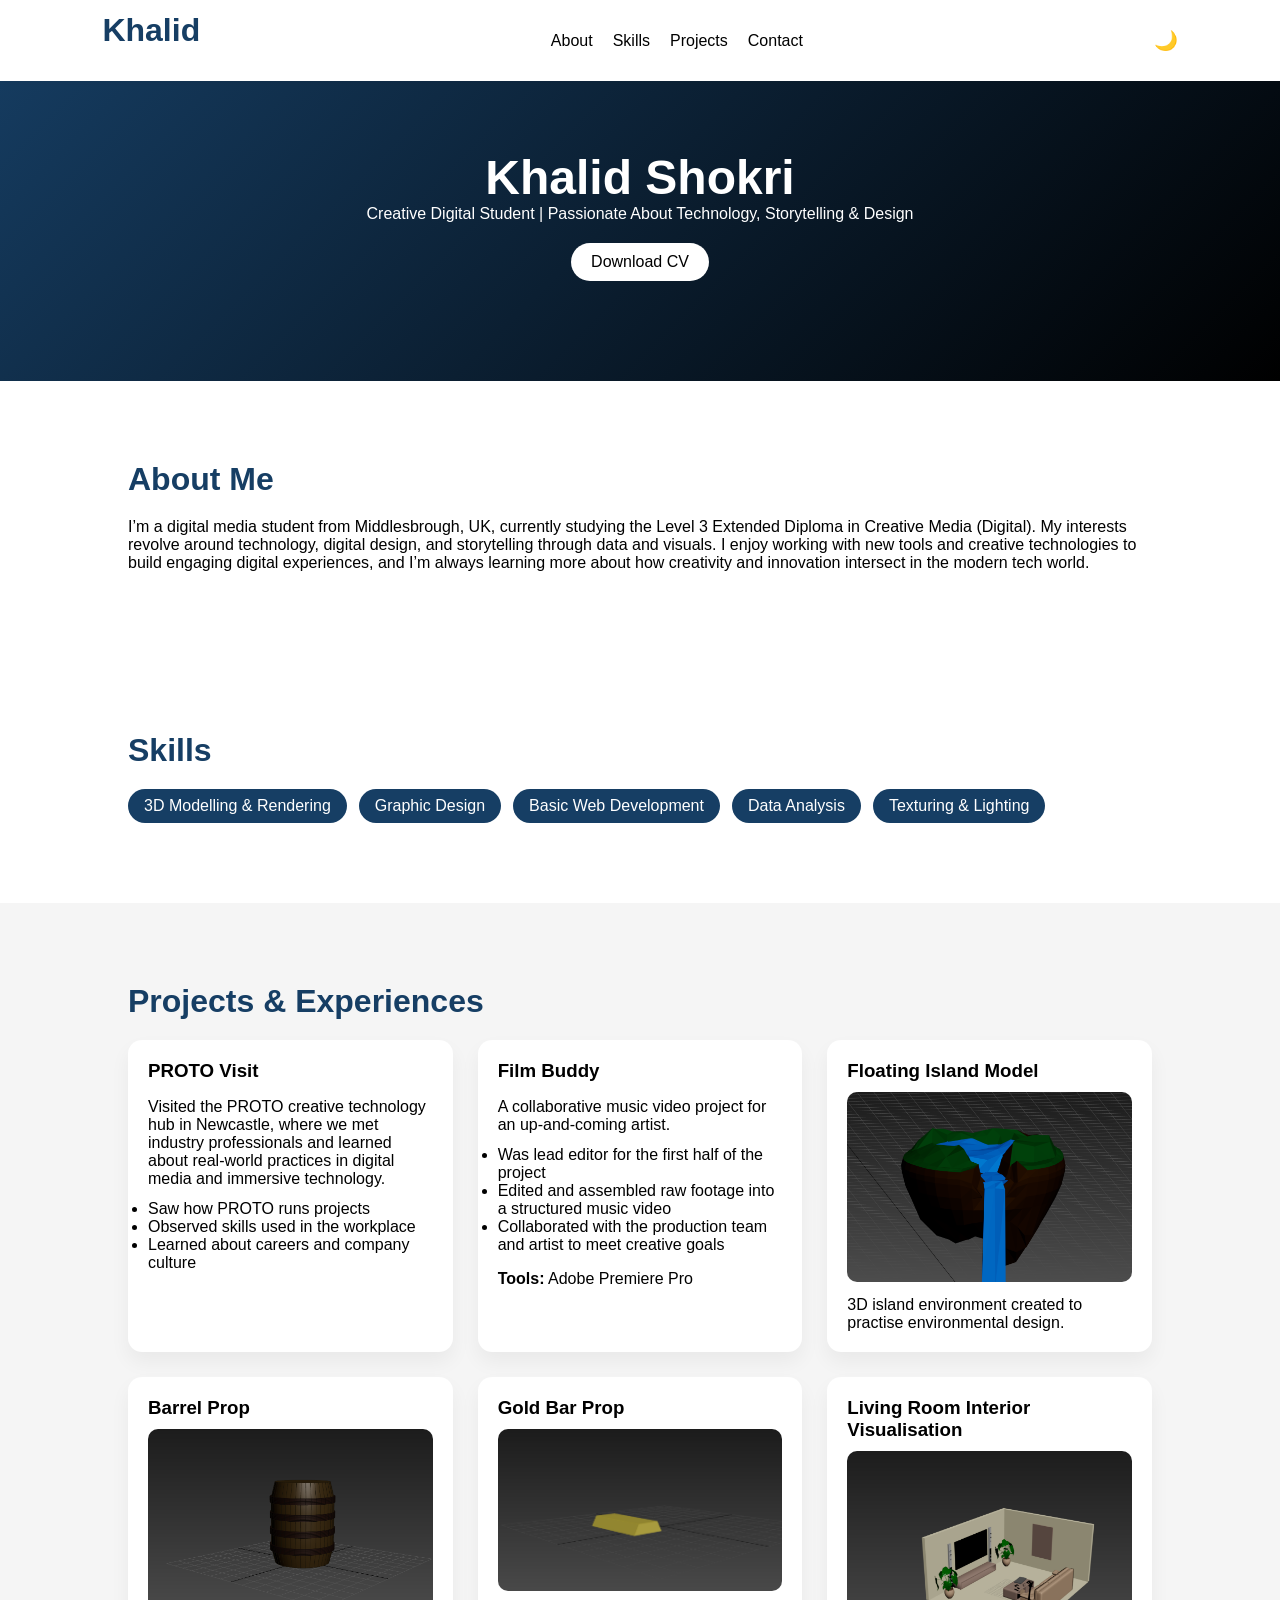
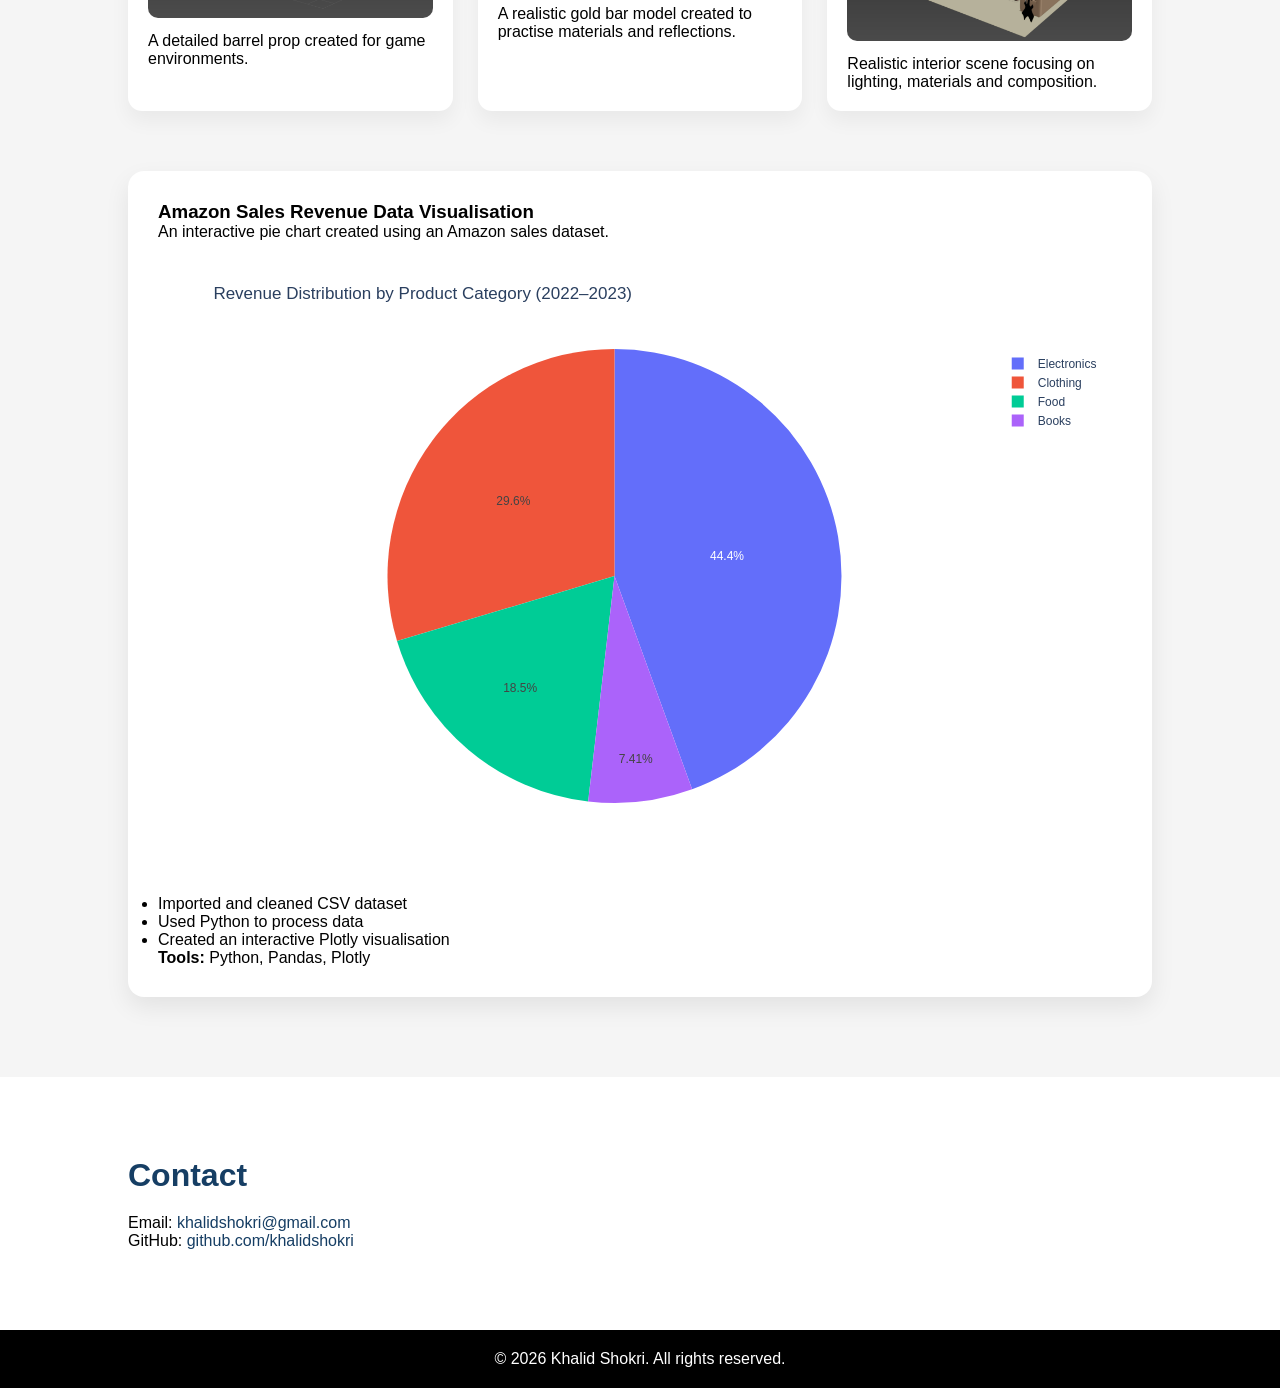
==== index.html @ 69aa74ca "Update index.html" ====
<!DOCTYPE html>
<html lang="en">
<head>
    <meta charset="UTF-8">
    <meta name="viewport" content="width=device-width, initial-scale=1.0">
    <title>Khalid Shokri Portfolio</title>
    <link rel="stylesheet" href="style.css">
</head>
<body>

<!-- NAVBAR -->
<nav>
    <h2>Khalid</h2>
    <ul>
        <li><a href="#about">About</a></li>
        <li><a href="#skills">Skills</a></li>
        <li><a href="#projects">Projects</a></li>
        <li><a href="#contact">Contact</a></li>
    </ul>
    <button id="darkToggle">🌙</button>
</nav>

<!-- HEADER -->
<header>
    <h1>Khalid Shokri</h1>
    <p>Creative Digital Student | Passionate About Technology, Storytelling & Design</p>

    <!-- CV DOWNLOAD (MAKE SURE cv.pdf EXISTS IN ROOT) -->
    <a href="cv.pdf" class="cv-btn" download>Download CV</a>
</header>

<!-- ABOUT -->
<section id="about">
    <h2>About Me</h2>
    <p>
        I’m a digital media student from Middlesbrough, UK, currently studying the Level 3 Extended 
        Diploma in Creative Media (Digital). My interests revolve around technology, digital design, and 
        storytelling through data and visuals. I enjoy working with new tools and creative technologies to 
        build engaging digital experiences, and I’m always learning more about how creativity and 
        innovation intersect in the modern tech world.
    </p>
</section>

<!-- SKILLS -->
<section id="skills">
    <h2>Skills</h2>
    <ul>
        <li>3D Modelling & Rendering</li>
        <li>Graphic Design</li>
        <li>Basic Web Development</li>
        <li>Data Analysis</li>
        <li>Texturing & Lighting</li>
    </ul>
</section>

<!-- PROJECTS -->
<section id="projects">
    <h2>Projects & Experiences</h2>

    <div class="project-grid">

        <article class="project-card spaced-card">
            <h3>PROTO Visit</h3>
            <p>Visited the PROTO creative technology hub in Newcastle, where we met industry professionals and learned about real-world practices in digital media and immersive technology.</p>
            <ul>
                <li>Saw how PROTO runs projects</li>
                <li>Observed skills used in the workplace</li>
                <li>Learned about careers and company culture</li>
            </ul>
        </article>

        <article class="project-card spaced-card">
            <h3>Film Buddy</h3>
            <p>A collaborative music video project for an up-and-coming artist.</p>
            <ul>
                <li>Was lead editor for the first half of the project</li>
                <li>Edited and assembled raw footage into a structured music video</li>
                <li>Collaborated with the production team and artist to meet creative goals</li>
            </ul>
            <p><strong>Tools:</strong> Adobe Premiere Pro</p>
        </article>

        <article class="project-card">
            <h3>Floating Island Model</h3>
            <img src="island.png" alt="3D Island Render">
            <p>3D island environment created to practise environmental design.</p>
        </article>

        <article class="project-card">
            <h3>Barrel Prop</h3>
            <img src="barrel.png" alt="3D Barrel Model">
            <p>A detailed barrel prop created for game environments.</p>
        </article>

        <article class="project-card">
            <h3>Gold Bar Prop</h3>
            <img src="goldbar.png" alt="3D Gold Bar Model">
            <p>A realistic gold bar model created to practise materials and reflections.</p>
        </article>

        <article class="project-card">
            <h3>Living Room Interior Visualisation</h3>
            <img src="livingroom.png" alt="Living Room Render">
            <p>Realistic interior scene focusing on lighting, materials and composition.</p>
        </article>

    </div>

    <!-- MOVED PIE CHART TO BOTTOM & EXPANDED -->
    <div class="pie-chart-wrapper">
        <h3>Amazon Sales Revenue Data Visualisation</h3>
        <p>An interactive pie chart created using an Amazon sales dataset.</p>

        <iframe src="revenue_chart.html"></iframe>

        <ul>
            <li>Imported and cleaned CSV dataset</li>
            <li>Used Python to process data</li>
            <li>Created an interactive Plotly visualisation</li>
        </ul>
        <p><strong>Tools:</strong> Python, Pandas, Plotly</p>
    </div>

</section>

<!-- CONTACT -->
<section id="contact">
    <h2>Contact</h2>
    <p>Email: <a href="mailto:khalidshokri@gmail.com">khalidshokri@gmail.com</a></p>
    <p>GitHub: <a href="https://github.com/khalidshokri" target="_blank">github.com/khalidshokri</a></p>
</section>

<!-- FOOTER -->
<footer>
    <p>© 2026 Khalid Shokri. All rights reserved.</p>
</footer>

<!-- JAVASCRIPT -->
<script>
// Scroll animation
const observer = new IntersectionObserver(entries => {
  entries.forEach(entry => {
    if (entry.isIntersecting) entry.target.classList.add("show");
  });
});
document.querySelectorAll("section, .project-card").forEach(el => observer.observe(el));

// Dark mode toggle
document.getElementById("darkToggle").onclick = () => {
  document.body.classList.toggle("dark");
};
</script>

</body>
</html>
---- style.css ----
:root {
    --blue: #163e64;
    --white: #ffffff;
    --black: #000000;
    --bg: #f5f5f5;
}

/* RESET */
* {
    margin: 0;
    padding: 0;
    box-sizing: border-box;
    font-family: Inter, Arial, sans-serif;
}

/* BODY */
body {
    background: var(--white);
    color: var(--black);
    transition: 0.3s;
}

/* NAVBAR */
nav {
    position: fixed;
    top: 0;
    width: 100%;
    background: var(--white);
    display: flex;
    justify-content: space-between;
    align-items: center;
    padding: 12px 8%;
    box-shadow: 0 2px 10px rgba(0,0,0,0.05);
    z-index: 1000;
}

nav ul {
    list-style: none;
    display: flex;
    gap: 20px;
}

nav a {
    text-decoration: none;
    color: var(--black);
    font-weight: 500;
}

nav a:hover {
    color: var(--blue);
}

#darkToggle {
    border: none;
    background: none;
    font-size: 1.2rem;
    cursor: pointer;
}

/* HEADER */
header {
    background: linear-gradient(135deg, #163e64, #000);
    color: white;
    padding: 150px 10% 100px;
    text-align: center;
}

header h1 {
    font-size: 3rem;
}

.cv-btn {
    background: white;
    color: black;
    padding: 10px 20px;
    border-radius: 30px;
    text-decoration: none;
    display: inline-block;
    margin-top: 20px;
}

/* SECTIONS */
section {
    padding: 80px 10%;
    opacity: 0;
    transform: translateY(30px);
    transition: 0.8s ease;
}

section.show {
    opacity: 1;
    transform: translateY(0);
}

h2 {
    color: var(--blue);
    font-size: 2rem;
    margin-bottom: 20px;
}

/* SKILLS */
#skills ul {
    display: flex;
    flex-wrap: wrap;
    gap: 12px;
    list-style: none;
}

#skills li {
    background: var(--blue);
    color: white;
    padding: 8px 16px;
    border-radius: 20px;
    transition: 0.3s;
}

#skills li:hover {
    background: black;
    transform: scale(1.05);
}

/* PROJECTS GRID */
#projects {
    background: var(--bg);
}

.project-grid {
    display: grid;
    grid-template-columns: repeat(auto-fit, minmax(280px, 1fr));
    gap: 25px;
}

.project-card {
    background: white;
    padding: 20px;
    border-radius: 14px;
    box-shadow: 0 10px 20px rgba(0,0,0,0.05);
    transition: 0.3s;
}

.project-card:hover {
    transform: translateY(-10px);
    box-shadow: 0 20px 40px rgba(22,62,100,0.2);
}

.project-card img {
    width: 100%;
    border-radius: 10px;
    margin: 10px 0;
}

/* PLOTLY IFRAME */
.project-card iframe {
    width: 100%;
    height: 400px;
    border: none;
    border-radius: 12px;
    margin: 10px 0;
    background: white;
}

/* SPACING FOR PROTO VISIT & FILM BUDDY */
.spaced-card h3 {
    margin-bottom: 16px; /* space between heading and description */
}

.spaced-card p {
    margin-bottom: 12px; /* space between description and bullets */
}

.spaced-card ul {
    margin-top: 8px;   /* space between bullets and previous text */
    margin-bottom: 16px; /* space after bullet list */
}

/* BIG PIE CHART SECTION */
.pie-chart-wrapper {
    margin-top: 60px;
    background: white;
    padding: 30px;
    border-radius: 16px;
    box-shadow: 0 10px 25px rgba(0,0,0,0.08);
}

.pie-chart-wrapper iframe {
    width: 100%;
    height: 650px; /* big & proportional */
    border: none;
    border-radius: 14px;
    background: white;
}

/* CONTACT */
#contact a {
    color: var(--blue);
    text-decoration: none;
}

/* FOOTER */
footer {
    background: black;
    color: white;
    text-align: center;
    padding: 20px;
}

/* DARK MODE */
.dark {
    background: #0f0f0f;
    color: white;
}

.dark nav {
    background: #0f0f0f;
}

.dark nav a {
    color: white;
}

.dark .project-card {
    background: #1a1a1a;
}

.dark footer {
    background: black;
}

.dark .pie-chart-wrapper {
    background: #1a1a1a;
}

/* RESPONSIVE */
@media (max-width: 768px) {
    header h1 {
        font-size: 2.2rem;
    }
}
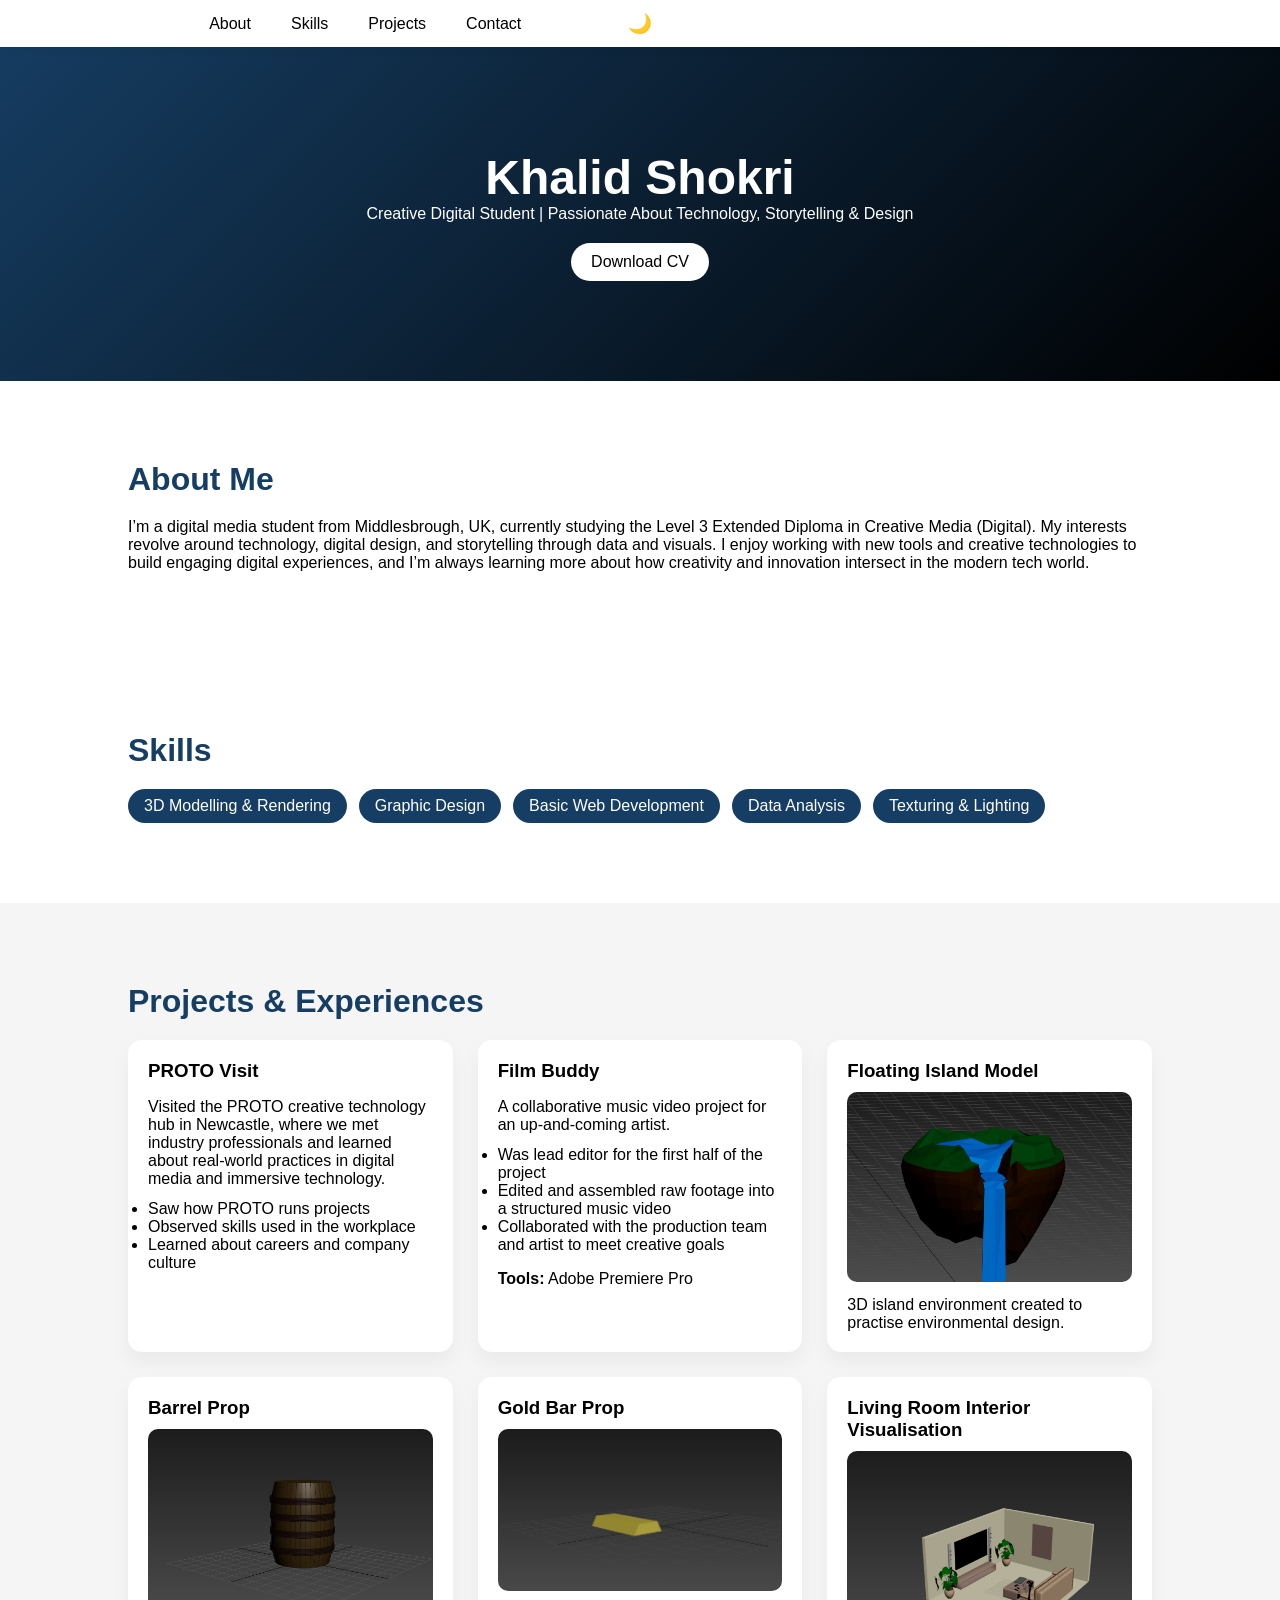
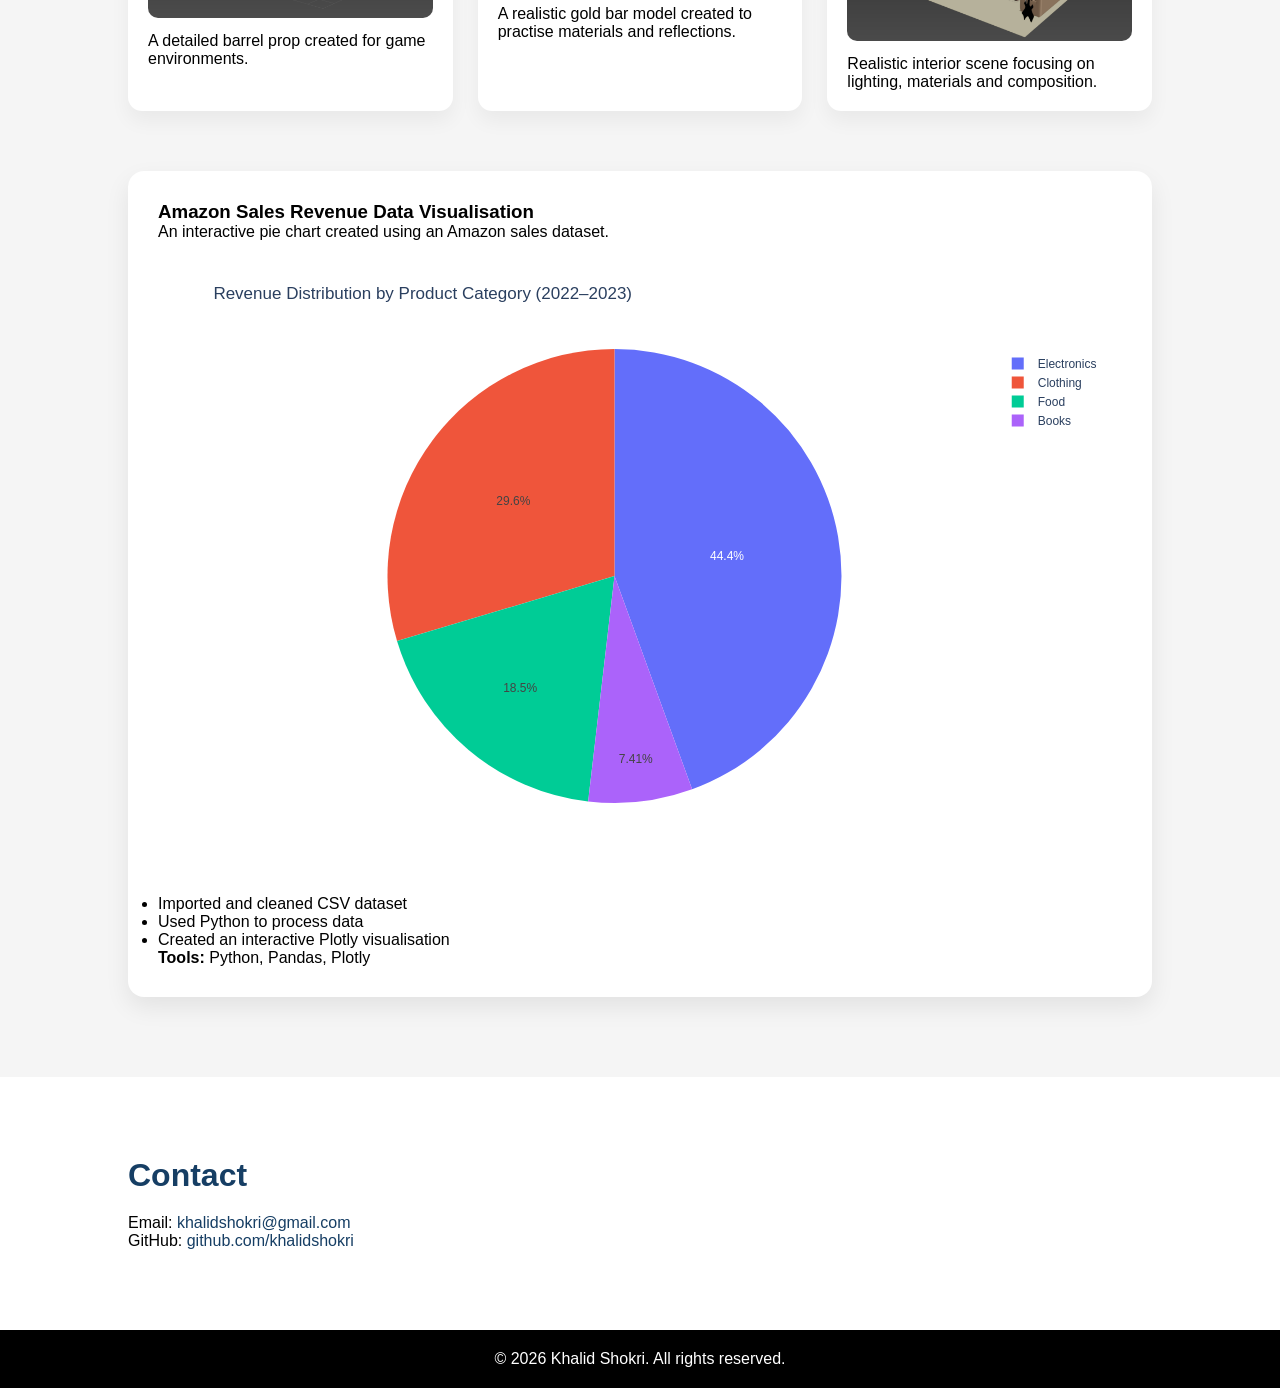
==== commit 46a46f12: "Update index.html" ====
--- a/index.html
+++ b/index.html
@@ -10,7 +10,6 @@
 
 <!-- NAVBAR -->
 <nav>
-    <h2>Khalid</h2>
     <ul>
         <li><a href="#about">About</a></li>
         <li><a href="#skills">Skills</a></li>
@@ -24,8 +23,6 @@
 <header>
     <h1>Khalid Shokri</h1>
     <p>Creative Digital Student | Passionate About Technology, Storytelling & Design</p>
-
-    <!-- CV DOWNLOAD (MAKE SURE cv.pdf EXISTS IN ROOT) -->
     <a href="cv.pdf" class="cv-btn" download>Download CV</a>
 </header>
 
@@ -106,13 +103,11 @@
 
     </div>
 
-    <!-- MOVED PIE CHART TO BOTTOM & EXPANDED -->
+    <!-- PIE CHART AT BOTTOM -->
     <div class="pie-chart-wrapper">
         <h3>Amazon Sales Revenue Data Visualisation</h3>
         <p>An interactive pie chart created using an Amazon sales dataset.</p>
-
         <iframe src="revenue_chart.html"></iframe>
-
         <ul>
             <li>Imported and cleaned CSV dataset</li>
             <li>Used Python to process data</li>
@@ -132,7 +127,7 @@
 
 <!-- FOOTER -->
 <footer>
-    <p>© 2026 Khalid Shokri. All rights reserved.</p>
+    <p>© <span id="year"></span> Khalid Shokri. All rights reserved.</p>
 </footer>
 
 <!-- JAVASCRIPT -->
@@ -149,7 +144,11 @@
 document.getElementById("darkToggle").onclick = () => {
   document.body.classList.toggle("dark");
 };
+
+// Automatically update the footer year
+document.getElementById('year').textContent = new Date().getFullYear();
 </script>
 
 </body>
 </html>
+
--- a/style.css
+++ b/style.css
@@ -26,24 +26,30 @@
     top: 0;
     width: 100%;
     background: var(--white);
-    display: flex;
-    justify-content: space-between;
+    display: grid;
+    grid-template-columns: 1fr auto 1fr;
     align-items: center;
     padding: 12px 8%;
     box-shadow: 0 2px 10px rgba(0,0,0,0.05);
     z-index: 1000;
 }
 
+nav h2 {
+    justify-self: start; /* Logo stays left */
+}
+
 nav ul {
+    justify-self: center; /* Links centered */
+    display: flex;
+    gap: 40px; /* Space between links */
     list-style: none;
-    display: flex;
-    gap: 20px;
 }
 
 nav a {
     text-decoration: none;
     color: var(--black);
     font-weight: 500;
+    transition: 0.3s;
 }
 
 nav a:hover {
@@ -51,6 +57,7 @@
 }
 
 #darkToggle {
+    justify-self: end; /* Dark mode toggle on right */
     border: none;
     background: none;
     font-size: 1.2rem;
@@ -124,6 +131,11 @@
     background: var(--bg);
 }
 
+/* Smooth dark mode transition for projects section */
+#projects {
+    transition: background 0.3s ease, color 0.3s ease;
+}
+
 .project-grid {
     display: grid;
     grid-template-columns: repeat(auto-fit, minmax(280px, 1fr));
@@ -228,6 +240,10 @@
 
 .dark .pie-chart-wrapper {
     background: #1a1a1a;
+}
+
+.dark #projects {
+    background: #0f0f0f; /* dark background for the projects section */
 }
 
 /* RESPONSIVE */
@@ -235,4 +251,14 @@
     header h1 {
         font-size: 2.2rem;
     }
-}
+
+    nav {
+        grid-template-columns: 1fr auto 1fr;
+    }
+
+    nav ul {
+        gap: 20px;
+    }
+}
+
+
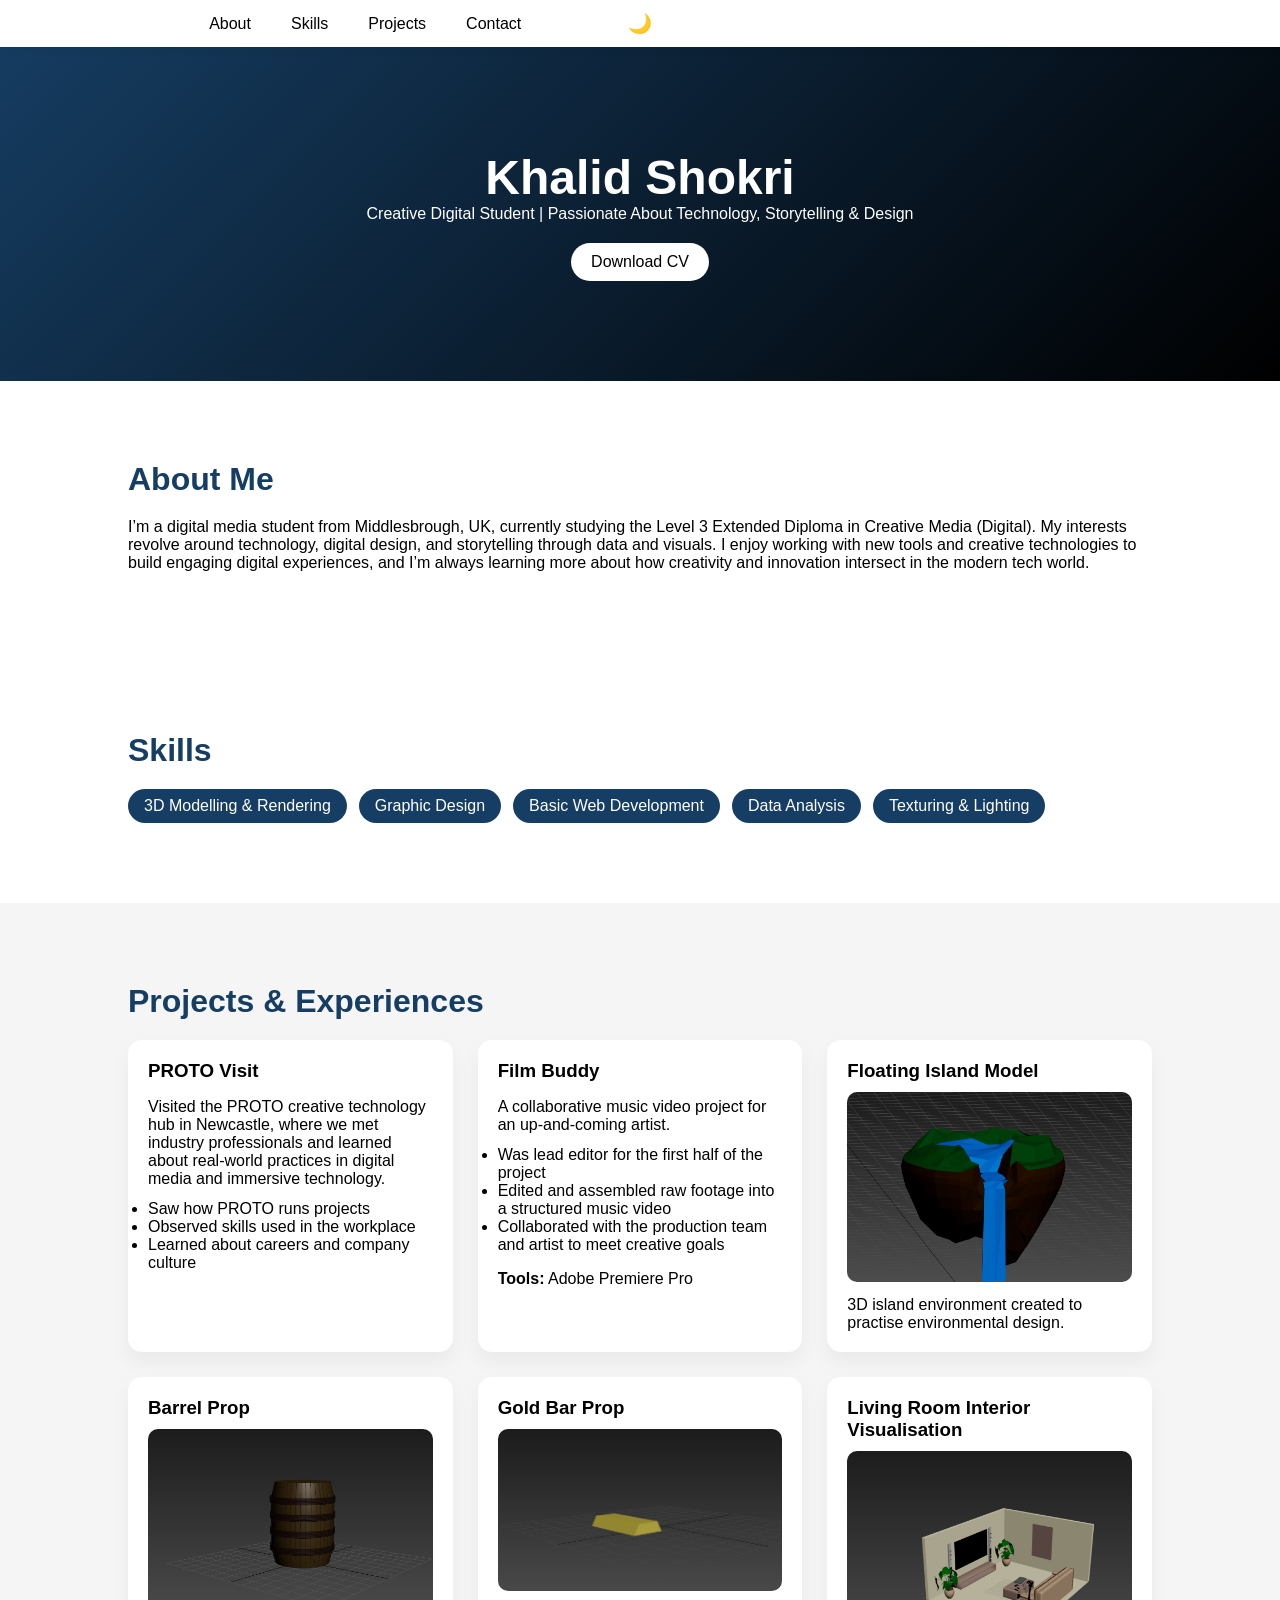
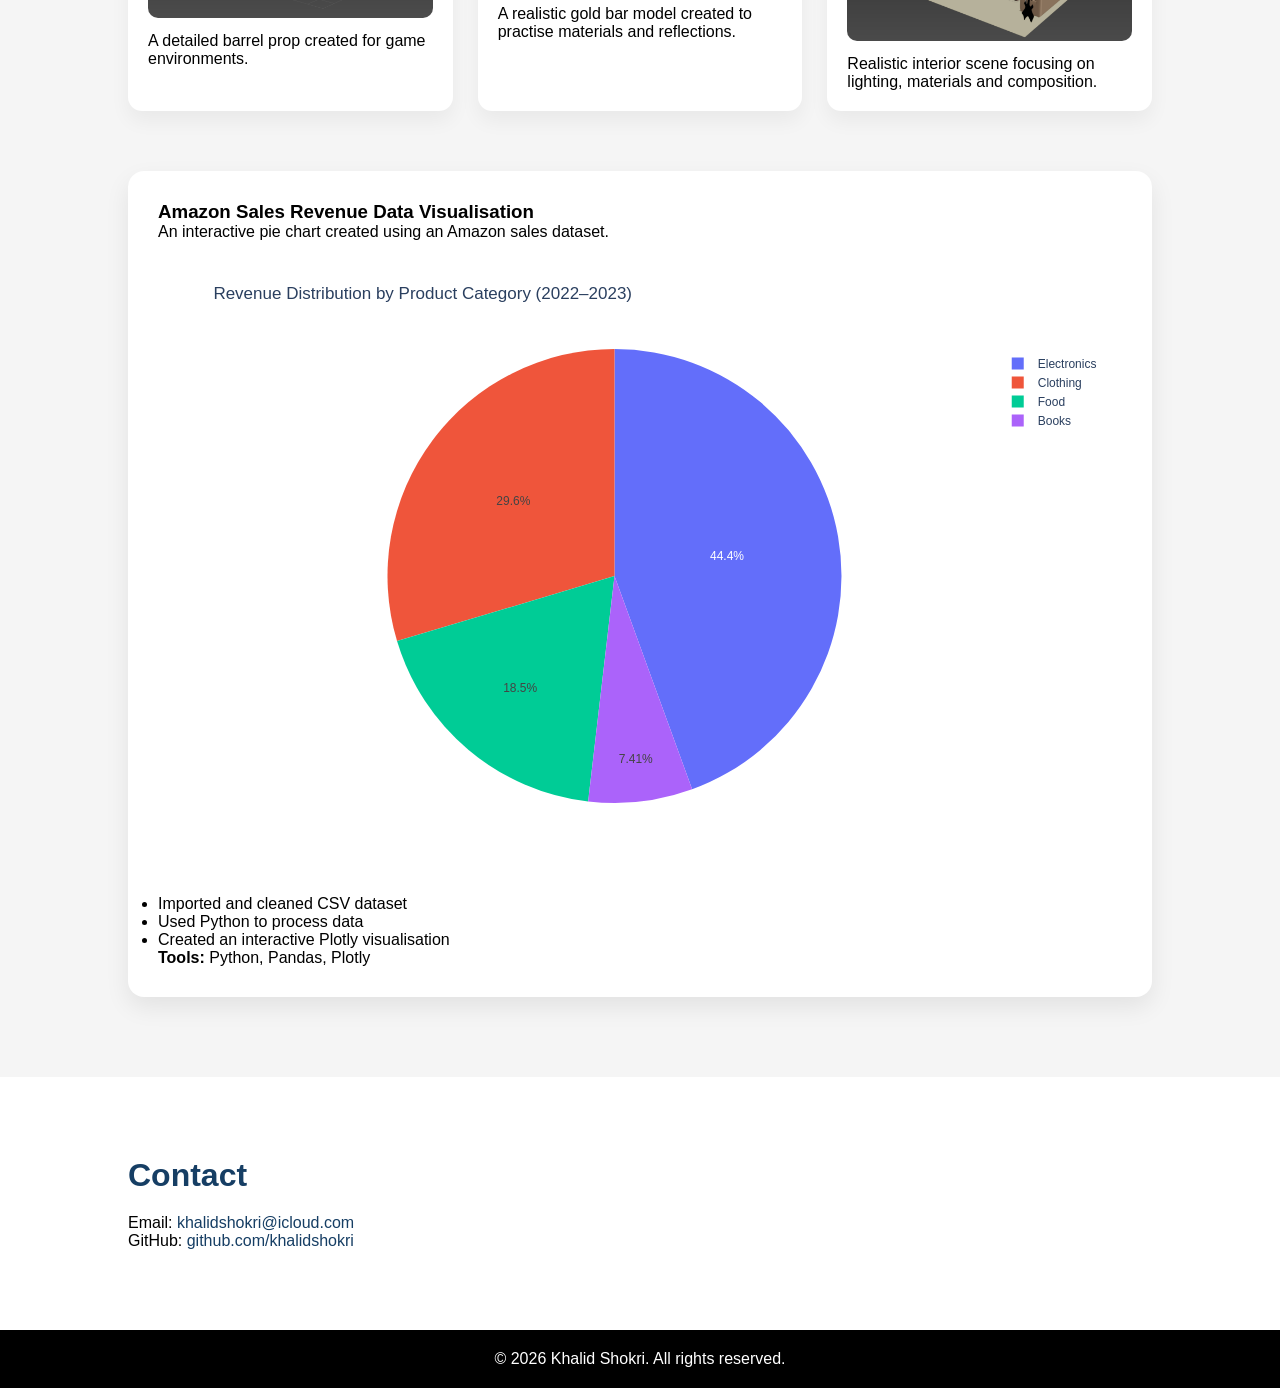
==== commit 02a90438: "Update index.html" ====
--- a/index.html
+++ b/index.html
@@ -103,7 +103,7 @@
 
     </div>
 
-    <!-- PIE CHART AT BOTTOM -->
+    <!-- PIE CHART -->
     <div class="pie-chart-wrapper">
         <h3>Amazon Sales Revenue Data Visualisation</h3>
         <p>An interactive pie chart created using an Amazon sales dataset.</p>
@@ -121,7 +121,7 @@
 <!-- CONTACT -->
 <section id="contact">
     <h2>Contact</h2>
-    <p>Email: <a href="mailto:khalidshokri@gmail.com">khalidshokri@gmail.com</a></p>
+    <p>Email: <a href="mailto:khalidshokri@icloud.com">khalidshokri@icloud.com</a></p>
     <p>GitHub: <a href="https://github.com/khalidshokri" target="_blank">github.com/khalidshokri</a></p>
 </section>
 
@@ -130,25 +130,13 @@
     <p>© <span id="year"></span> Khalid Shokri. All rights reserved.</p>
 </footer>
 
-<!-- JAVASCRIPT -->
+<!-- MAIN SCRIPT FILE -->
+<script src="script.js"></script>
+
+<!-- Footer Year -->
 <script>
-// Scroll animation
-const observer = new IntersectionObserver(entries => {
-  entries.forEach(entry => {
-    if (entry.isIntersecting) entry.target.classList.add("show");
-  });
-});
-document.querySelectorAll("section, .project-card").forEach(el => observer.observe(el));
-
-// Dark mode toggle
-document.getElementById("darkToggle").onclick = () => {
-  document.body.classList.toggle("dark");
-};
-
-// Automatically update the footer year
 document.getElementById('year').textContent = new Date().getFullYear();
 </script>
 
 </body>
 </html>
-
--- a/style.css
+++ b/style.css
@@ -27,22 +27,28 @@
     width: 100%;
     background: var(--white);
     display: grid;
-    grid-template-columns: 1fr auto 1fr;
+    grid-template-columns: 1fr auto 1fr; /* left space | links | toggle */
     align-items: center;
     padding: 12px 8%;
     box-shadow: 0 2px 10px rgba(0,0,0,0.05);
     z-index: 1000;
 }
 
-nav h2 {
-    justify-self: start; /* Logo stays left */
-}
-
+/* PERFECTLY CENTRE LINKS */
 nav ul {
-    justify-self: center; /* Links centered */
+    justify-self: center;
     display: flex;
-    gap: 40px; /* Space between links */
+    gap: 40px;
     list-style: none;
+}
+
+/* Dark toggle stays right */
+#darkToggle {
+    justify-self: end;
+    border: none;
+    background: none;
+    font-size: 1.2rem;
+    cursor: pointer;
 }
 
 nav a {
@@ -54,14 +60,6 @@
 
 nav a:hover {
     color: var(--blue);
-}
-
-#darkToggle {
-    justify-self: end; /* Dark mode toggle on right */
-    border: none;
-    background: none;
-    font-size: 1.2rem;
-    cursor: pointer;
 }
 
 /* HEADER */
@@ -126,14 +124,9 @@
     transform: scale(1.05);
 }
 
-/* PROJECTS GRID */
+/* PROJECTS */
 #projects {
     background: var(--bg);
-}
-
-/* Smooth dark mode transition for projects section */
-#projects {
-    transition: background 0.3s ease, color 0.3s ease;
 }
 
 .project-grid {
@@ -161,7 +154,7 @@
     margin: 10px 0;
 }
 
-/* PLOTLY IFRAME */
+/* PLOTLY */
 .project-card iframe {
     width: 100%;
     height: 400px;
@@ -171,21 +164,21 @@
     background: white;
 }
 
-/* SPACING FOR PROTO VISIT & FILM BUDDY */
+/* SPACING */
 .spaced-card h3 {
-    margin-bottom: 16px; /* space between heading and description */
+    margin-bottom: 16px;
 }
 
 .spaced-card p {
-    margin-bottom: 12px; /* space between description and bullets */
+    margin-bottom: 12px;
 }
 
 .spaced-card ul {
-    margin-top: 8px;   /* space between bullets and previous text */
-    margin-bottom: 16px; /* space after bullet list */
-}
-
-/* BIG PIE CHART SECTION */
+    margin-top: 8px;
+    margin-bottom: 16px;
+}
+
+/* BIG PIE CHART */
 .pie-chart-wrapper {
     margin-top: 60px;
     background: white;
@@ -196,7 +189,7 @@
 
 .pie-chart-wrapper iframe {
     width: 100%;
-    height: 650px; /* big & proportional */
+    height: 650px;
     border: none;
     border-radius: 14px;
     background: white;
@@ -234,16 +227,16 @@
     background: #1a1a1a;
 }
 
+.dark .pie-chart-wrapper {
+    background: #1a1a1a;
+}
+
+.dark #projects {
+    background: #0f0f0f;
+}
+
 .dark footer {
     background: black;
-}
-
-.dark .pie-chart-wrapper {
-    background: #1a1a1a;
-}
-
-.dark #projects {
-    background: #0f0f0f; /* dark background for the projects section */
 }
 
 /* RESPONSIVE */
@@ -252,13 +245,7 @@
         font-size: 2.2rem;
     }
 
-    nav {
-        grid-template-columns: 1fr auto 1fr;
-    }
-
     nav ul {
         gap: 20px;
     }
 }
-
-
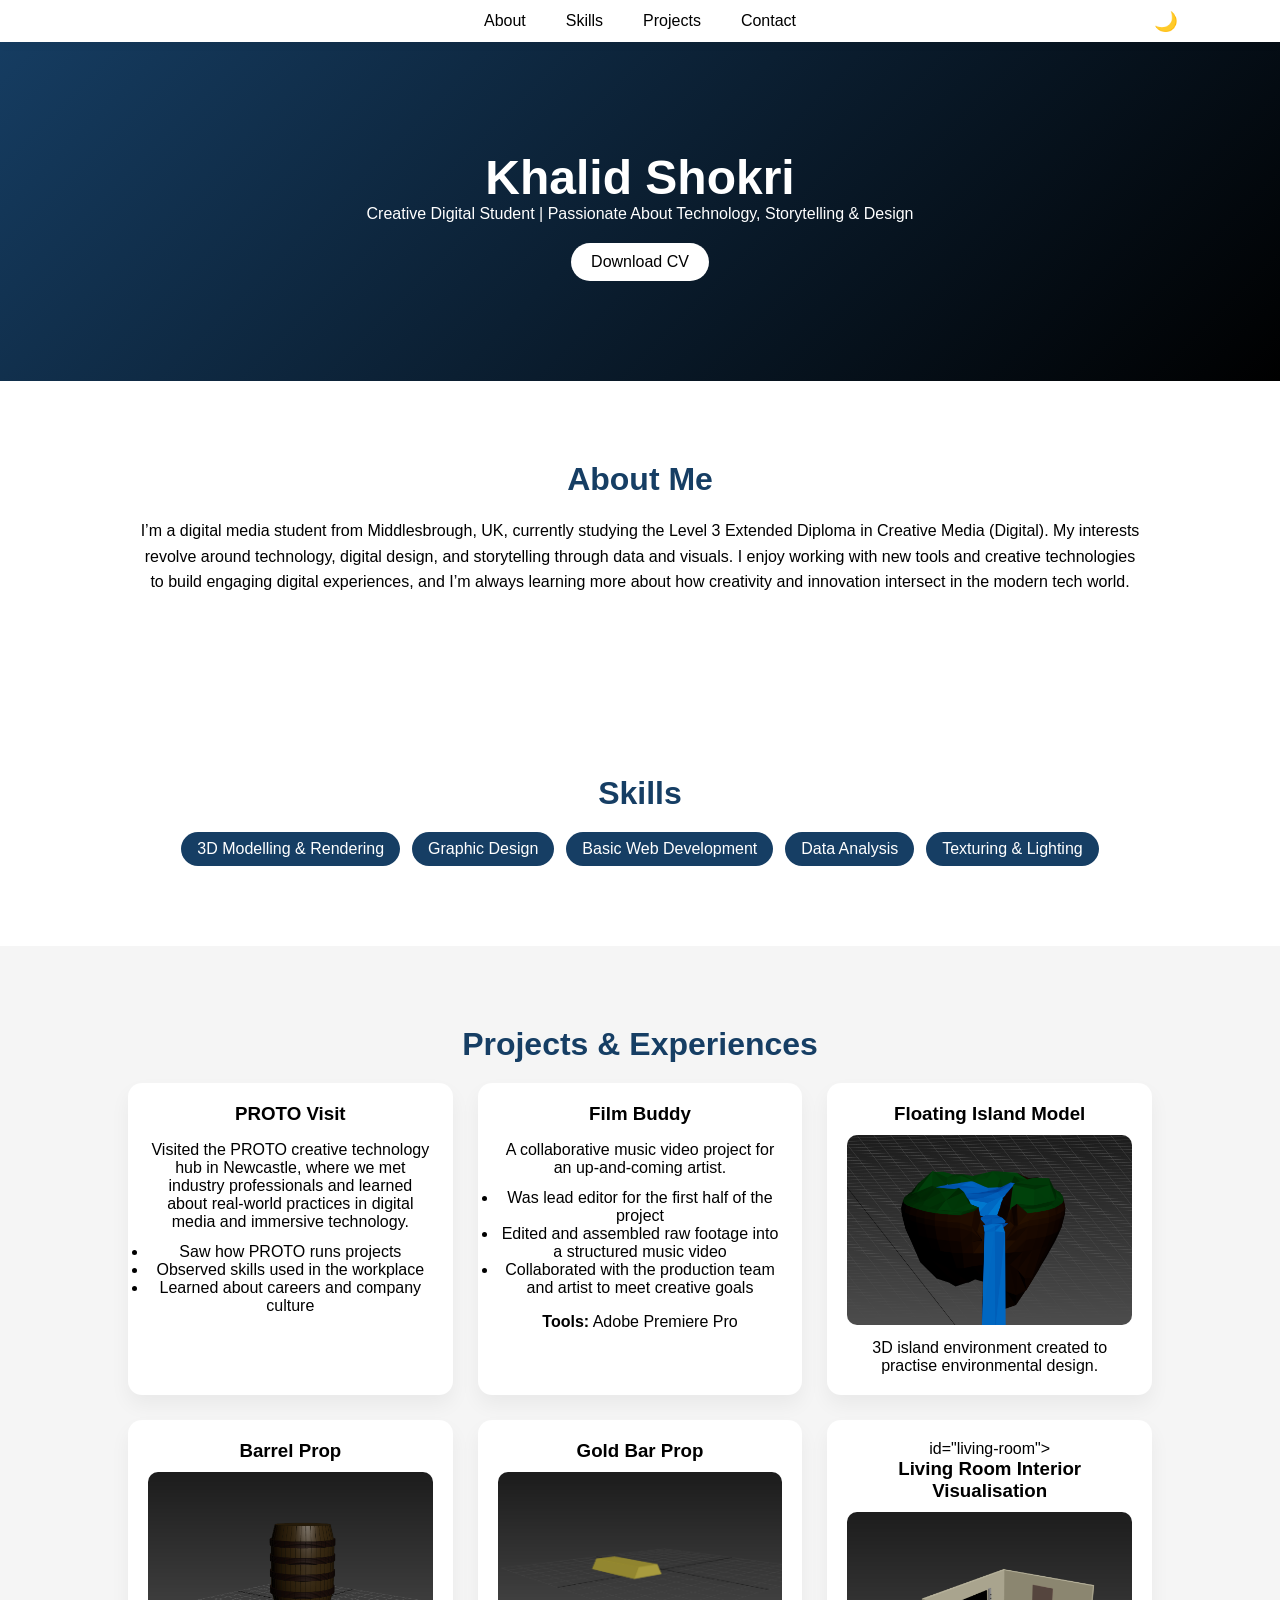
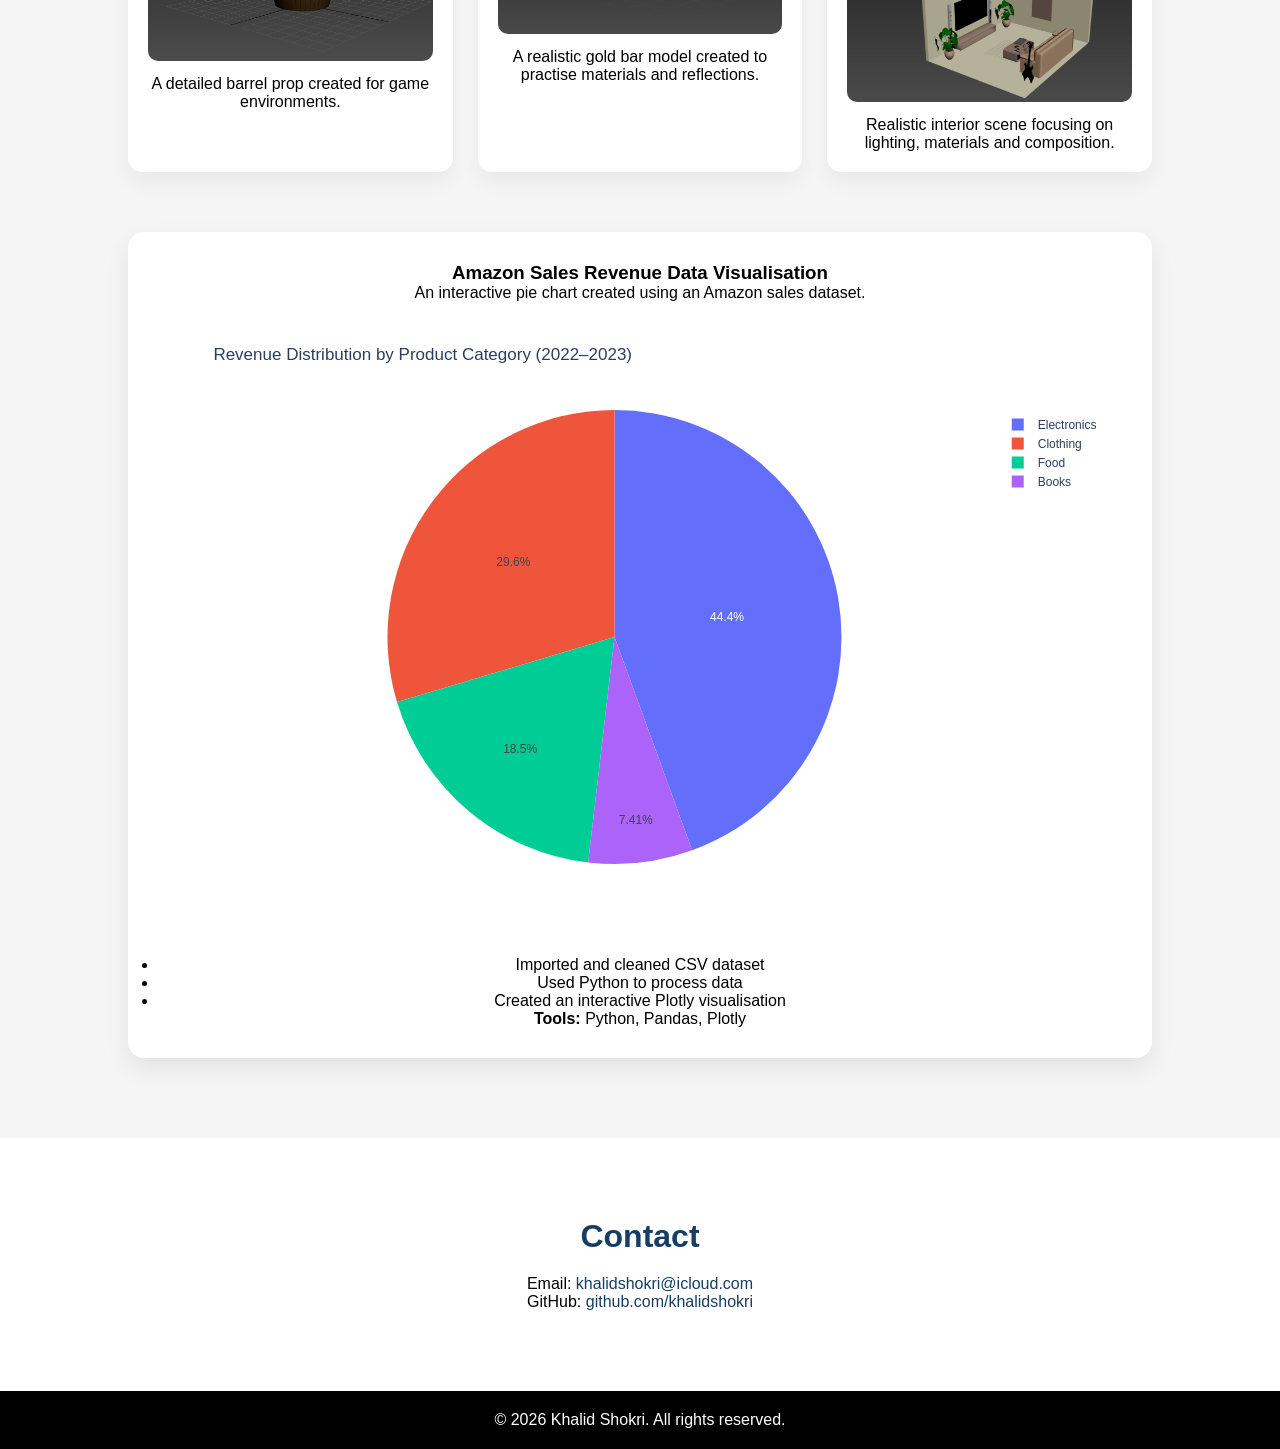
==== commit a53a54a8: "Update index.html" ====
--- a/index.html
+++ b/index.html
@@ -95,7 +95,7 @@
             <p>A realistic gold bar model created to practise materials and reflections.</p>
         </article>
 
-        <article class="project-card">
+        <article class="project-card"> id="living-room">
             <h3>Living Room Interior Visualisation</h3>
             <img src="livingroom.png" alt="Living Room Render">
             <p>Realistic interior scene focusing on lighting, materials and composition.</p>
@@ -140,3 +140,4 @@
 
 </body>
 </html>
+
--- a/style.css
+++ b/style.css
@@ -26,40 +26,43 @@
     top: 0;
     width: 100%;
     background: var(--white);
-    display: grid;
-    grid-template-columns: 1fr auto 1fr; /* left space | links | toggle */
+    display: flex;
     align-items: center;
+    justify-content: center; /* center links horizontally */
     padding: 12px 8%;
     box-shadow: 0 2px 10px rgba(0,0,0,0.05);
     z-index: 1000;
 }
 
-/* PERFECTLY CENTRE LINKS */
+/* NAV LINKS */
 nav ul {
-    justify-self: center;
     display: flex;
-    gap: 40px;
+    gap: 40px; /* spacing between links */
     list-style: none;
-}
-
-/* Dark toggle stays right */
+    flex-wrap: wrap; /* allow wrapping on smaller screens */
+}
+
+nav a {
+    text-decoration: none;
+    color: var(--black);
+    font-weight: 500;
+    transition: 0.3s;
+}
+
+nav a:hover {
+    color: var(--blue);
+}
+
+/* DARK MODE TOGGLE */
 #darkToggle {
-    justify-self: end;
+    position: absolute;
+    right: 8%;          /* move to far right inside nav */
+    top: 50%;           /* vertical center */
+    transform: translateY(-50%);
     border: none;
     background: none;
     font-size: 1.2rem;
     cursor: pointer;
-}
-
-nav a {
-    text-decoration: none;
-    color: var(--black);
-    font-weight: 500;
-    transition: 0.3s;
-}
-
-nav a:hover {
-    color: var(--blue);
 }
 
 /* HEADER */
@@ -90,11 +93,20 @@
     opacity: 0;
     transform: translateY(30px);
     transition: 0.8s ease;
+    text-align: center; /* centers all text inside sections */
 }
 
 section.show {
     opacity: 1;
     transform: translateY(0);
+}
+
+/* ABOUT ME DESCRIPTION */
+#about p {
+    max-width: 1000px;   /* limits line length */
+    margin: 0 auto 20px;  /* 20px space below the paragraph only */
+    line-height: 1.6;   /* improves readability */
+    text-align: center; /* optional if not already centered */
 }
 
 h2 {
@@ -109,6 +121,7 @@
     flex-wrap: wrap;
     gap: 12px;
     list-style: none;
+    justify-content: center; /* <-- centers the skill shapes */
 }
 
 #skills li {
@@ -148,6 +161,11 @@
     box-shadow: 0 20px 40px rgba(22,62,100,0.2);
 }
 
+/* CENTER LIVING ROOM PROJECT CARD */
+#living-room {
+    justify-self: center;
+}
+
 .project-card img {
     width: 100%;
     border-radius: 10px;
@@ -207,6 +225,11 @@
     color: white;
     text-align: center;
     padding: 20px;
+}
+
+footer p {
+    margin: 0;
+    text-align: center;
 }
 
 /* DARK MODE */
@@ -246,6 +269,10 @@
     }
 
     nav ul {
-        gap: 20px;
+        gap: 15px;
     }
-}
+
+    #darkToggle {
+        right: 5%; /* keep toggle inside viewport on small screens */
+    }
+}
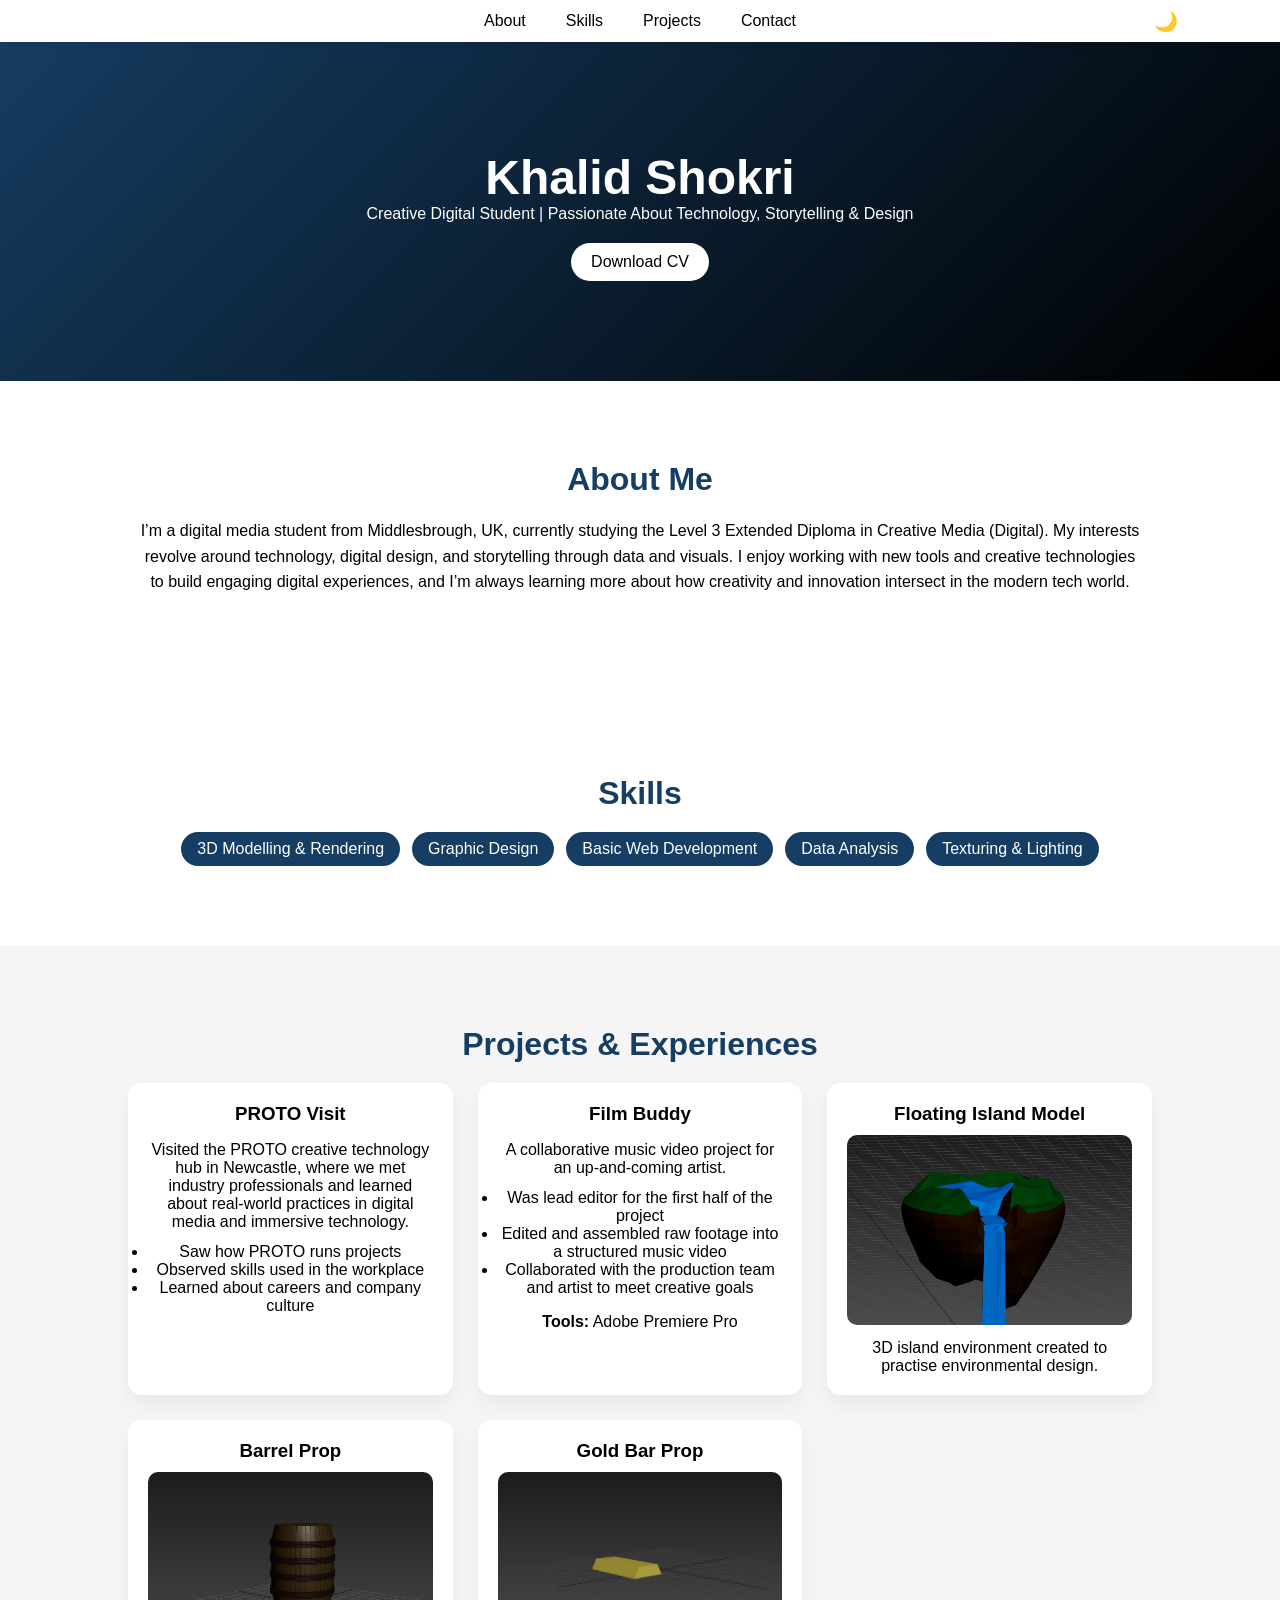
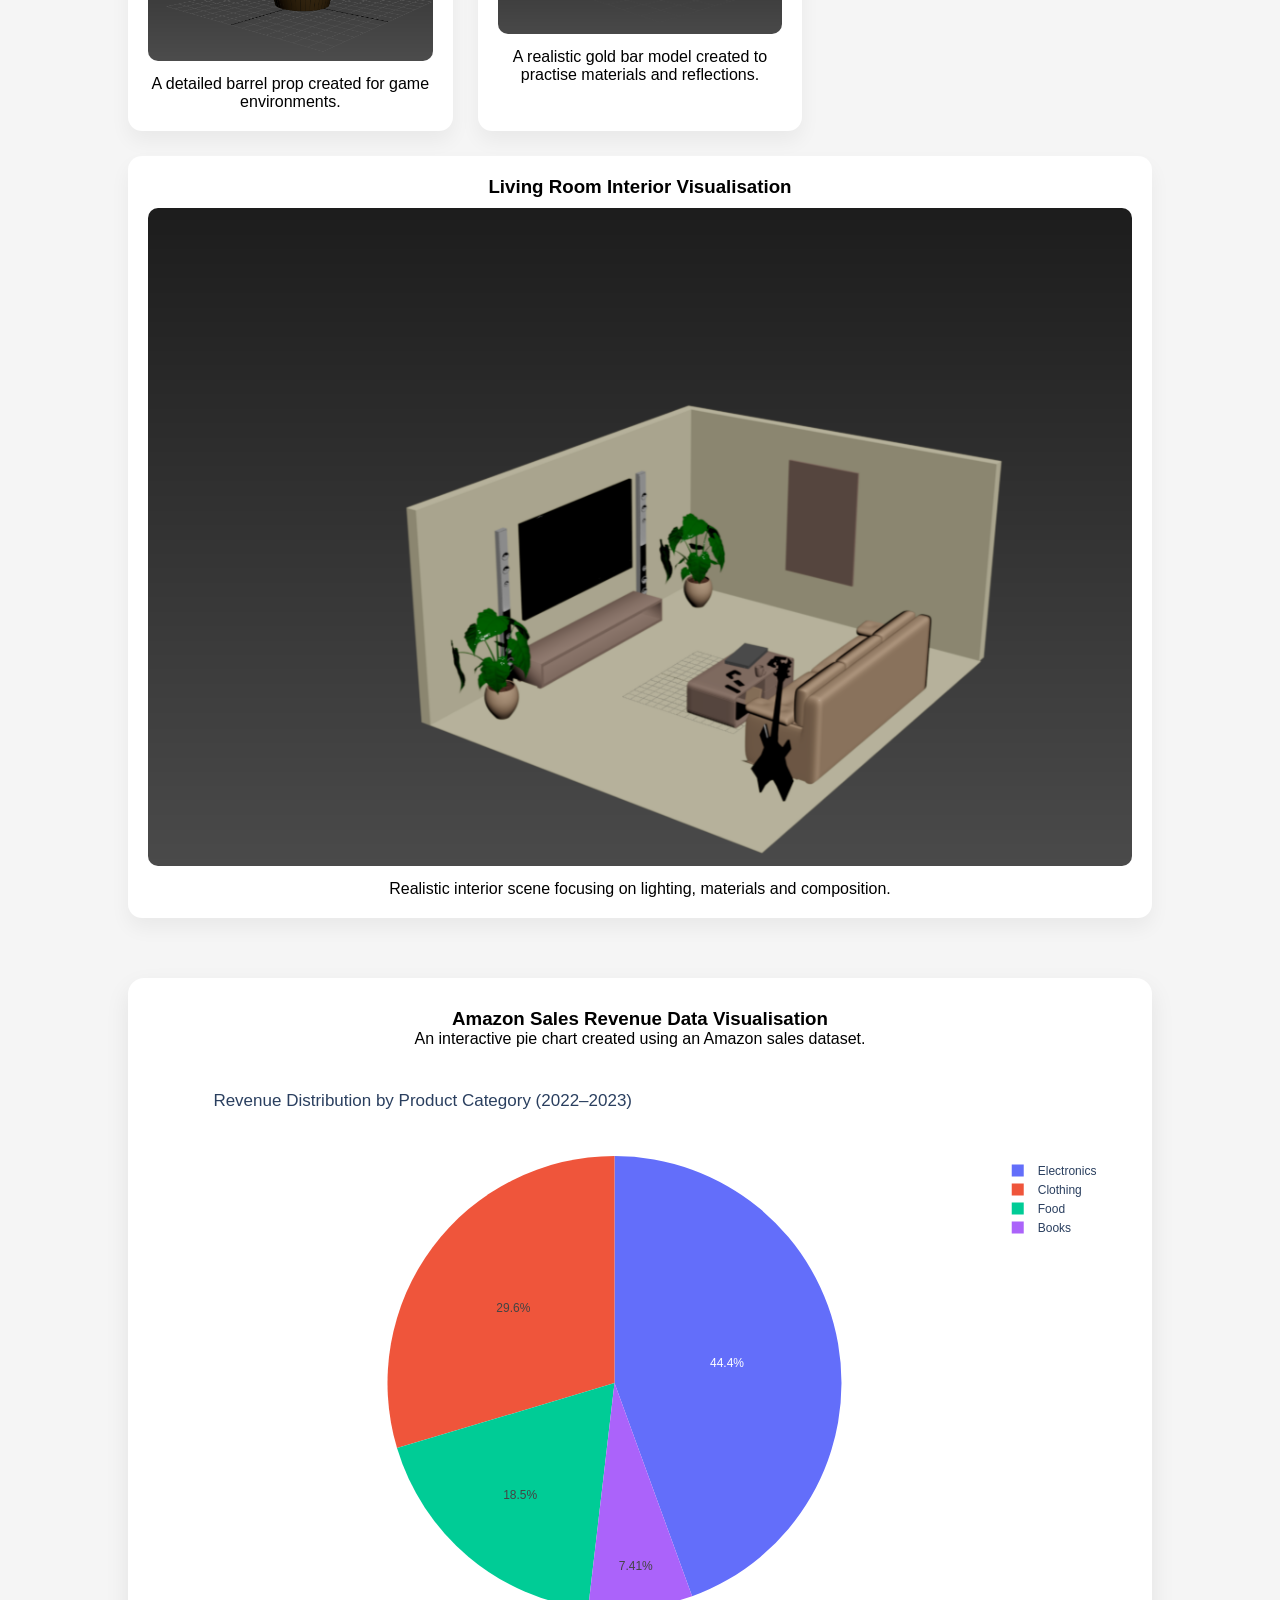
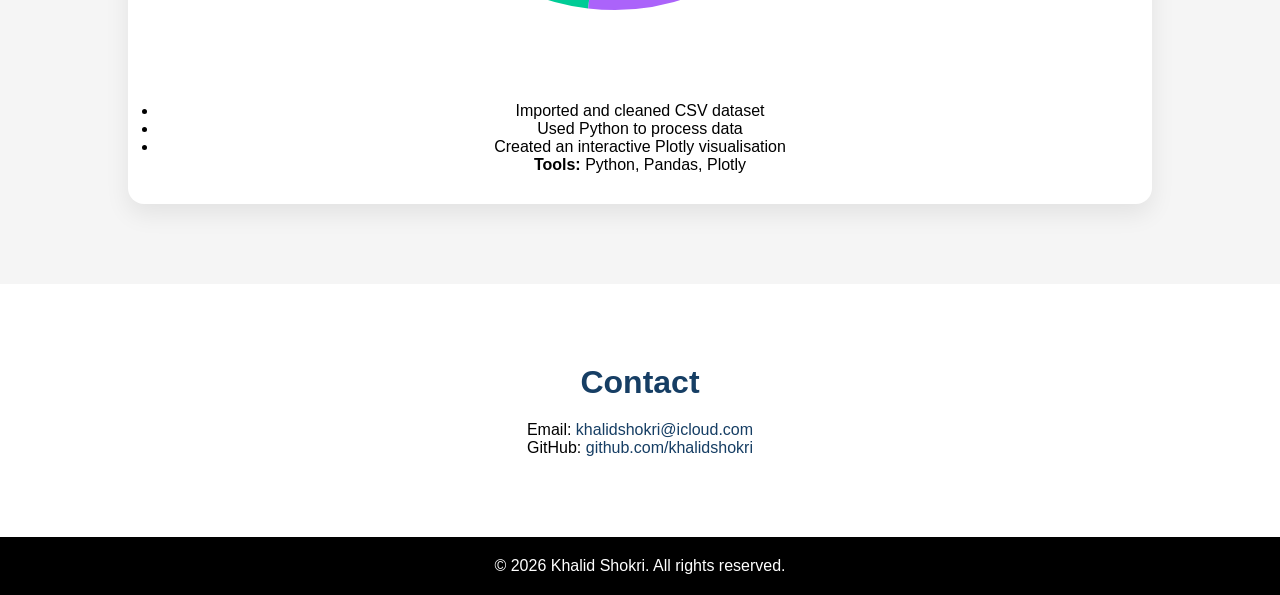
==== commit e016e327: "Update index.html" ====
--- a/index.html
+++ b/index.html
@@ -95,7 +95,7 @@
             <p>A realistic gold bar model created to practise materials and reflections.</p>
         </article>
 
-        <article class="project-card"> id="living-room">
+        <article class="project-card" id="living-room">
             <h3>Living Room Interior Visualisation</h3>
             <img src="livingroom.png" alt="Living Room Render">
             <p>Realistic interior scene focusing on lighting, materials and composition.</p>
@@ -141,3 +141,4 @@
 </body>
 </html>
 
+
--- a/style.css
+++ b/style.css
@@ -161,9 +161,9 @@
     box-shadow: 0 20px 40px rgba(22,62,100,0.2);
 }
 
-/* CENTER LIVING ROOM PROJECT CARD */
 #living-room {
-    justify-self: center;
+    grid-column: 1 / -1;    /* span full grid row */
+    justify-self: center;    /* center horizontally */
 }
 
 .project-card img {
@@ -276,3 +276,4 @@
         right: 5%; /* keep toggle inside viewport on small screens */
     }
 }
+
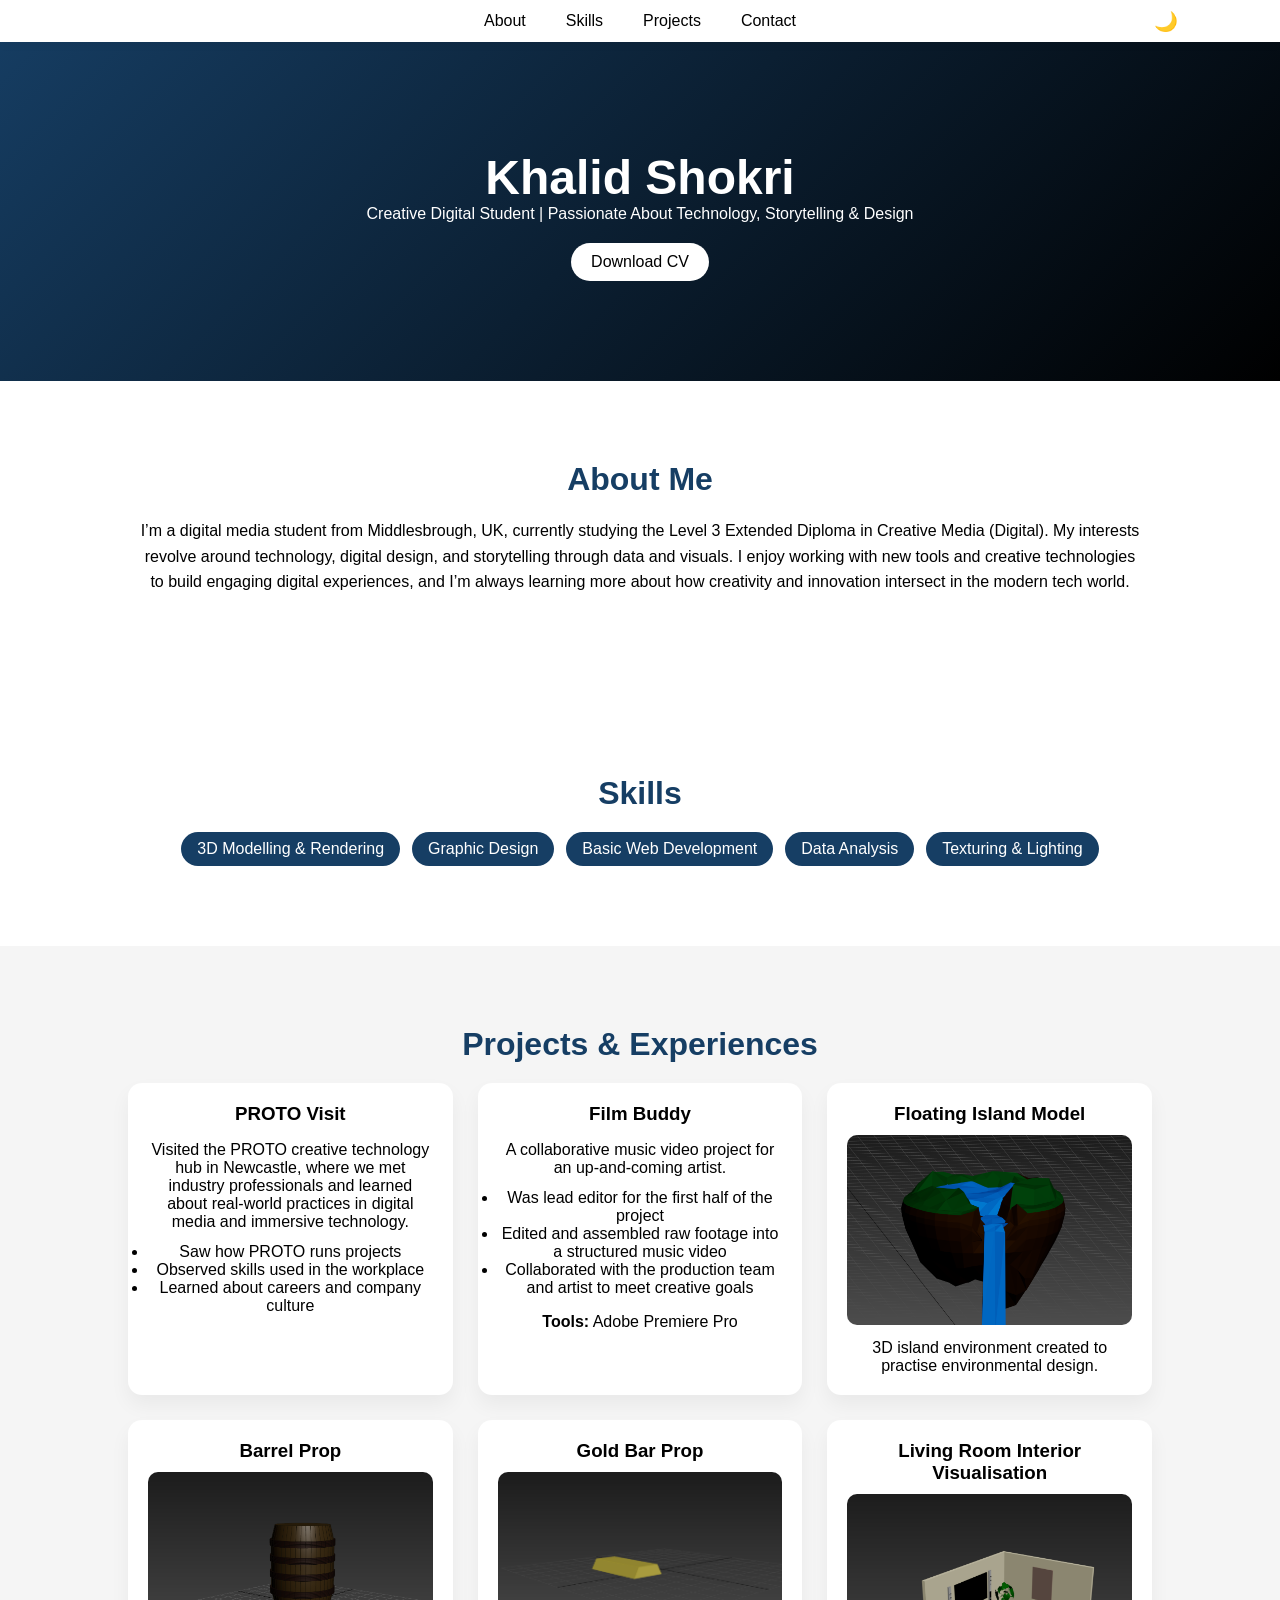
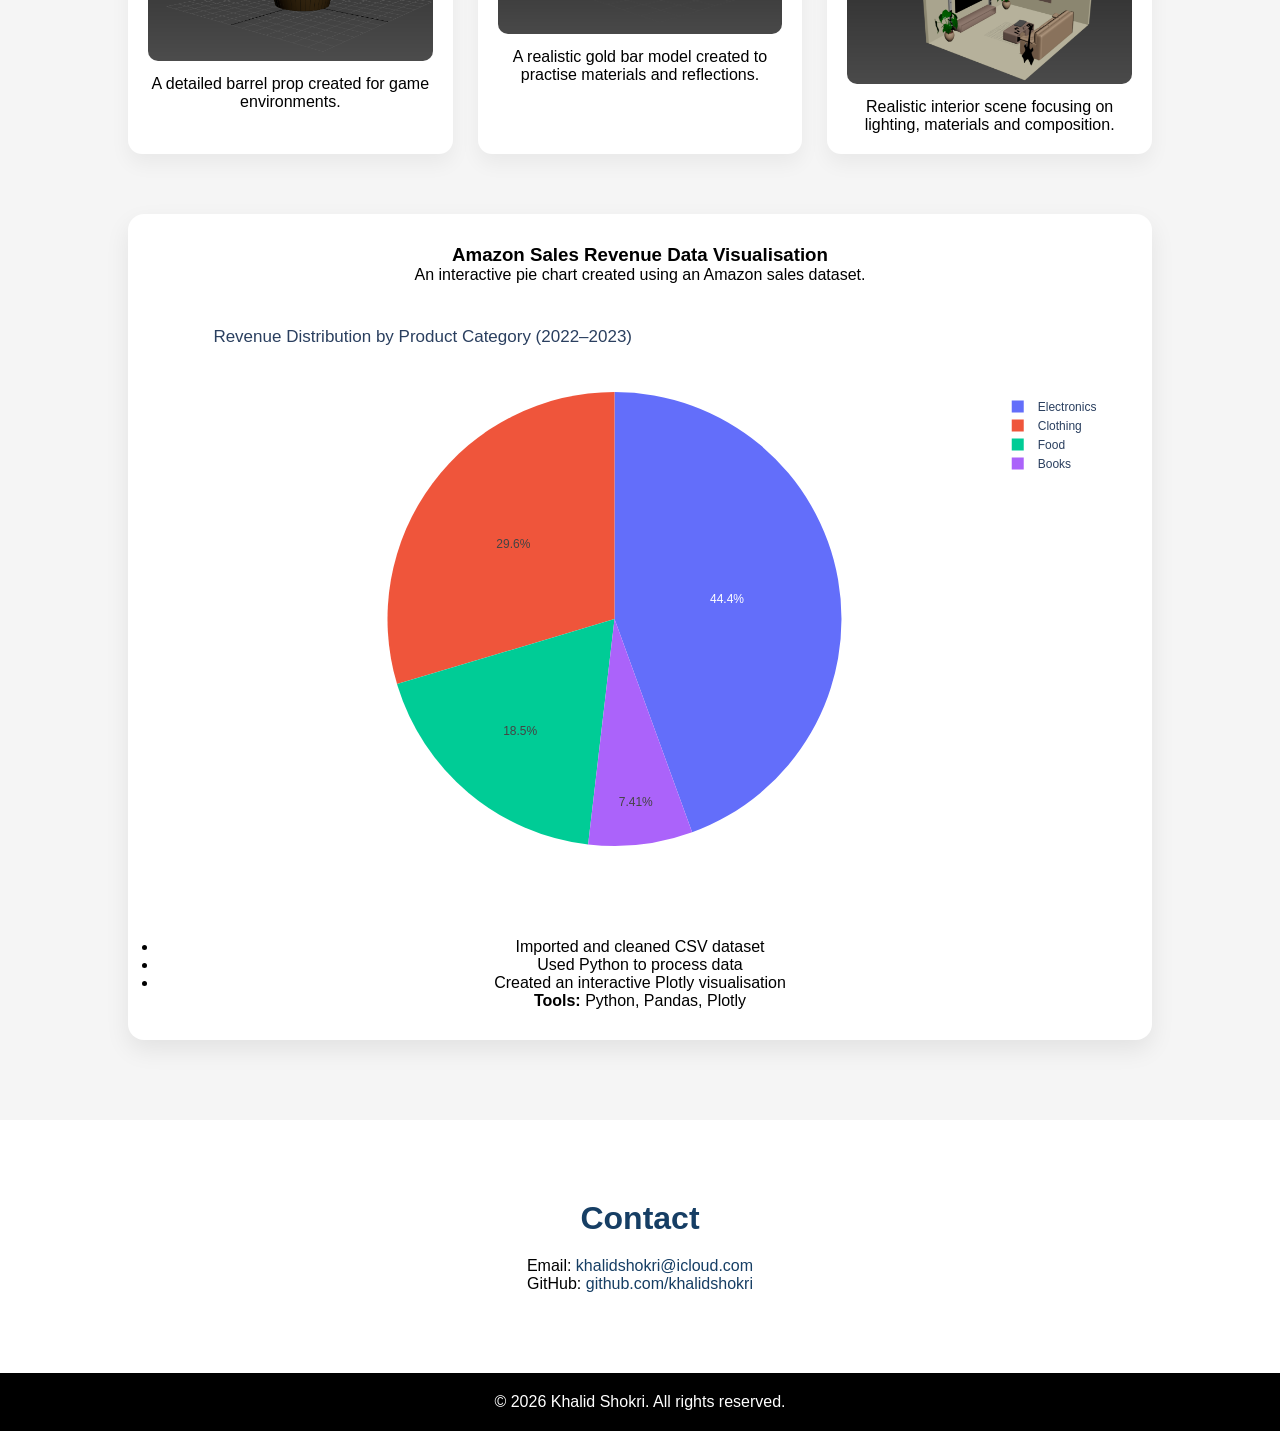
==== commit cd1ba8bc: "Update index.html" ====
--- a/index.html
+++ b/index.html
@@ -95,13 +95,15 @@
             <p>A realistic gold bar model created to practise materials and reflections.</p>
         </article>
 
+    <div class="center-wrapper">
         <article class="project-card" id="living-room">
             <h3>Living Room Interior Visualisation</h3>
             <img src="livingroom.png" alt="Living Room Render">
             <p>Realistic interior scene focusing on lighting, materials and composition.</p>
         </article>
+    </div>
 
-    </div>
+</div>
 
     <!-- PIE CHART -->
     <div class="pie-chart-wrapper">
@@ -142,3 +144,4 @@
 </html>
 
 
+
--- a/style.css
+++ b/style.css
@@ -162,7 +162,6 @@
 }
 
 #living-room {
-    grid-column: 1 / -1;    /* span full grid row */
     justify-self: center;    /* center horizontally */
 }
 
@@ -277,3 +276,4 @@
     }
 }
 
+
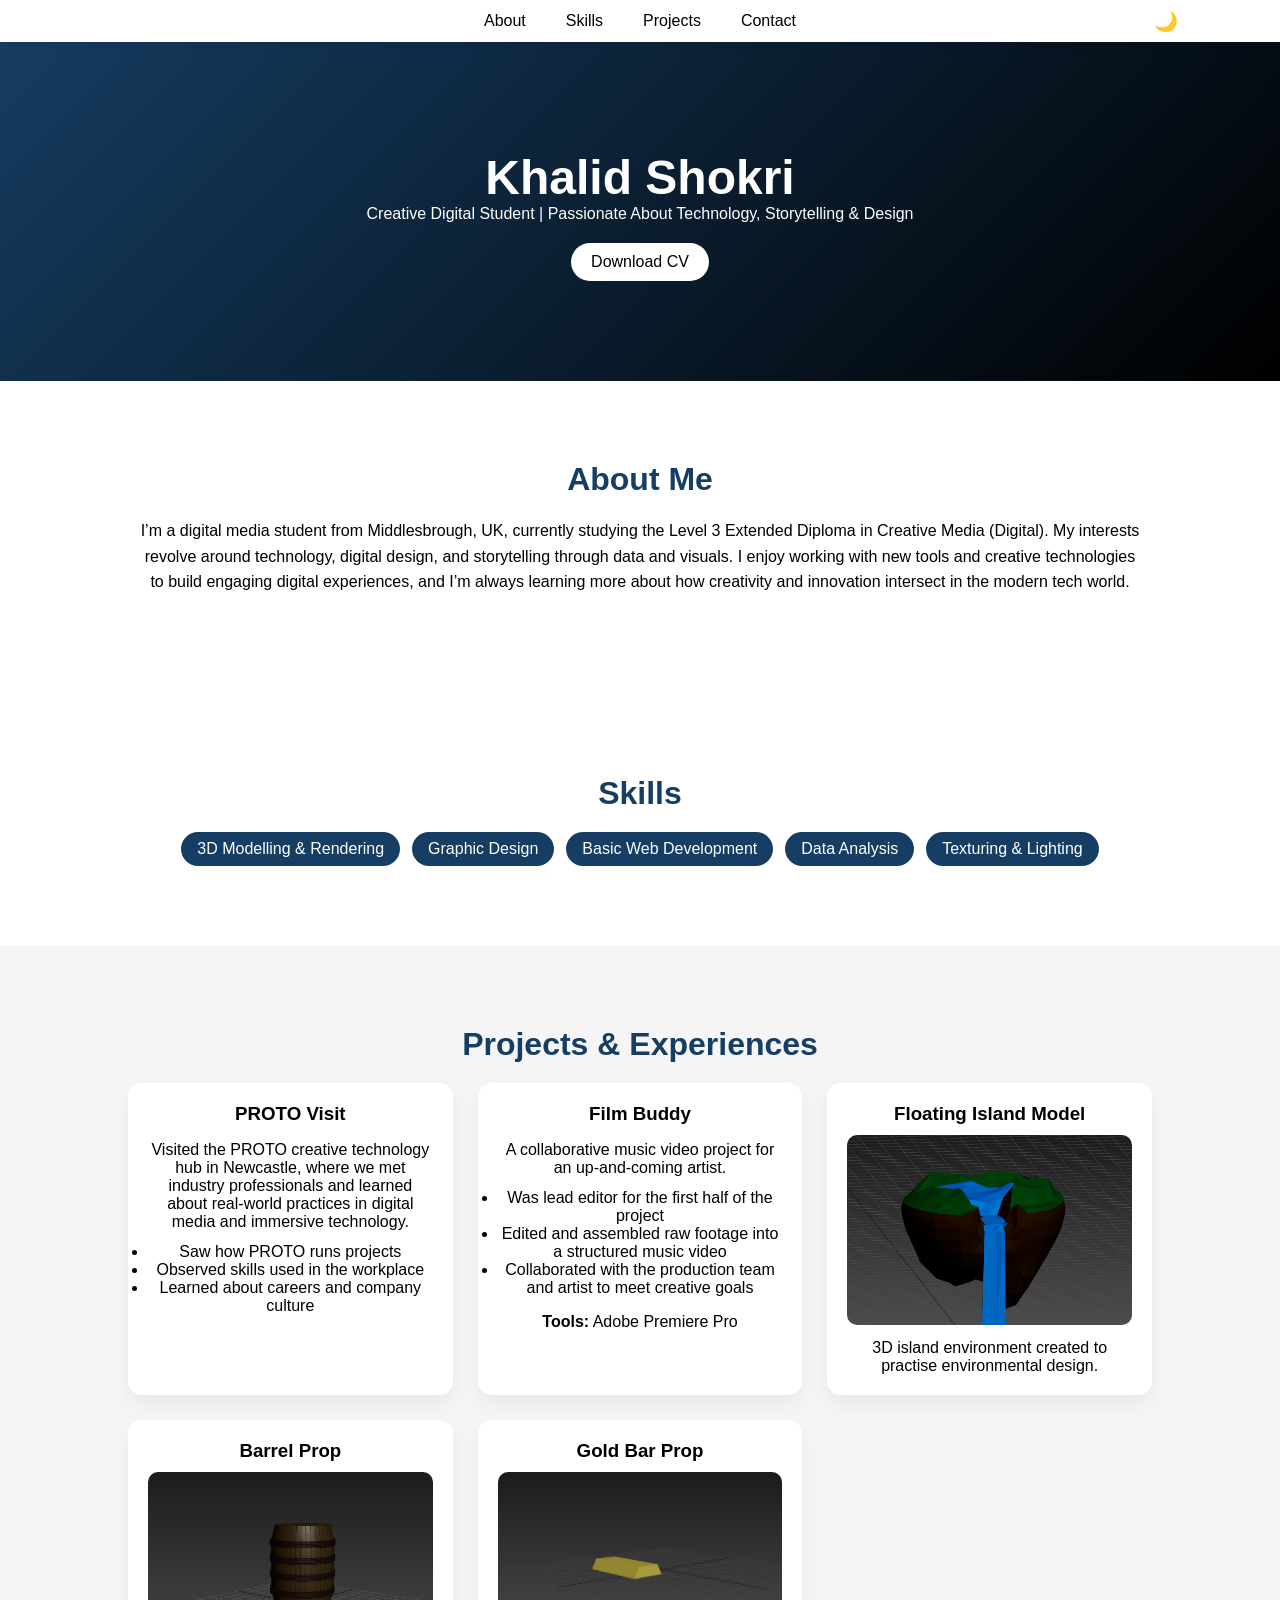
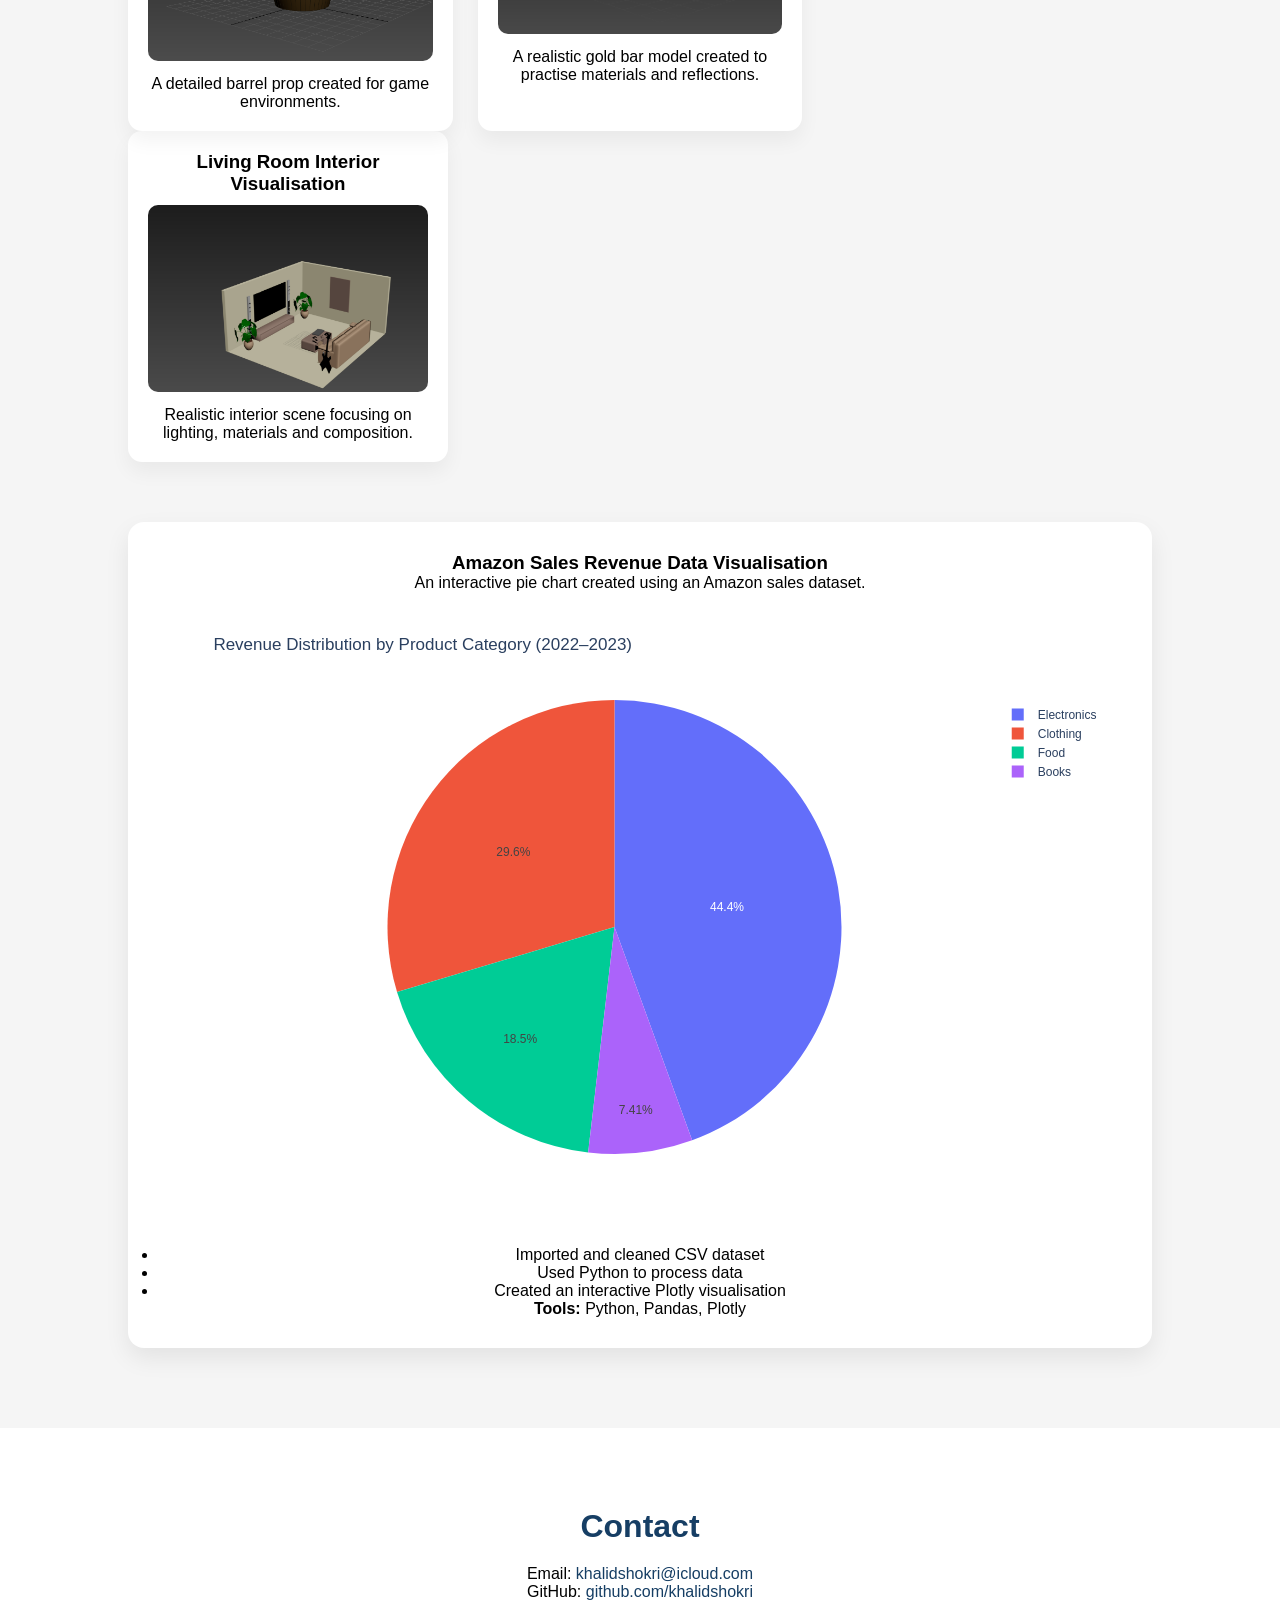
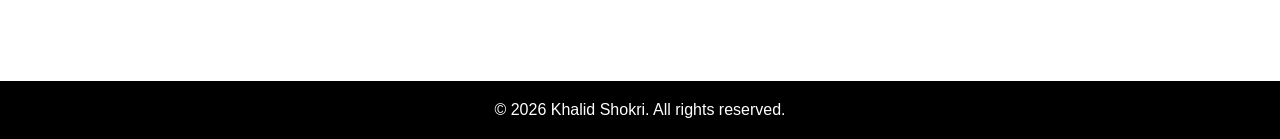
==== commit 4779aa03: "Update index.html" ====
--- a/index.html
+++ b/index.html
@@ -54,6 +54,7 @@
 <section id="projects">
     <h2>Projects & Experiences</h2>
 
+    <!-- GRID FOR MOST PROJECT CARDS -->
     <div class="project-grid">
 
         <article class="project-card spaced-card">
@@ -95,6 +96,9 @@
             <p>A realistic gold bar model created to practise materials and reflections.</p>
         </article>
 
+    </div> <!-- end project-grid -->
+
+    <!-- LIVING ROOM CARD CENTERED -->
     <div class="center-wrapper">
         <article class="project-card" id="living-room">
             <h3>Living Room Interior Visualisation</h3>
@@ -102,8 +106,6 @@
             <p>Realistic interior scene focusing on lighting, materials and composition.</p>
         </article>
     </div>
-
-</div>
 
     <!-- PIE CHART -->
     <div class="pie-chart-wrapper">
@@ -142,6 +144,3 @@
 
 </body>
 </html>
-
-
-
--- a/style.css
+++ b/style.css
@@ -162,7 +162,9 @@
 }
 
 #living-room {
-    justify-self: center;    /* center horizontally */
+    grid-column: 1 / -1;  /* make it span the entire row */
+    justify-self: center;  /* center horizontally in the row */
+    max-width: 320px;      /* set a fixed max width so it doesn't stretch */
 }
 
 .project-card img {
@@ -277,3 +279,5 @@
 }
 
 
+
+
